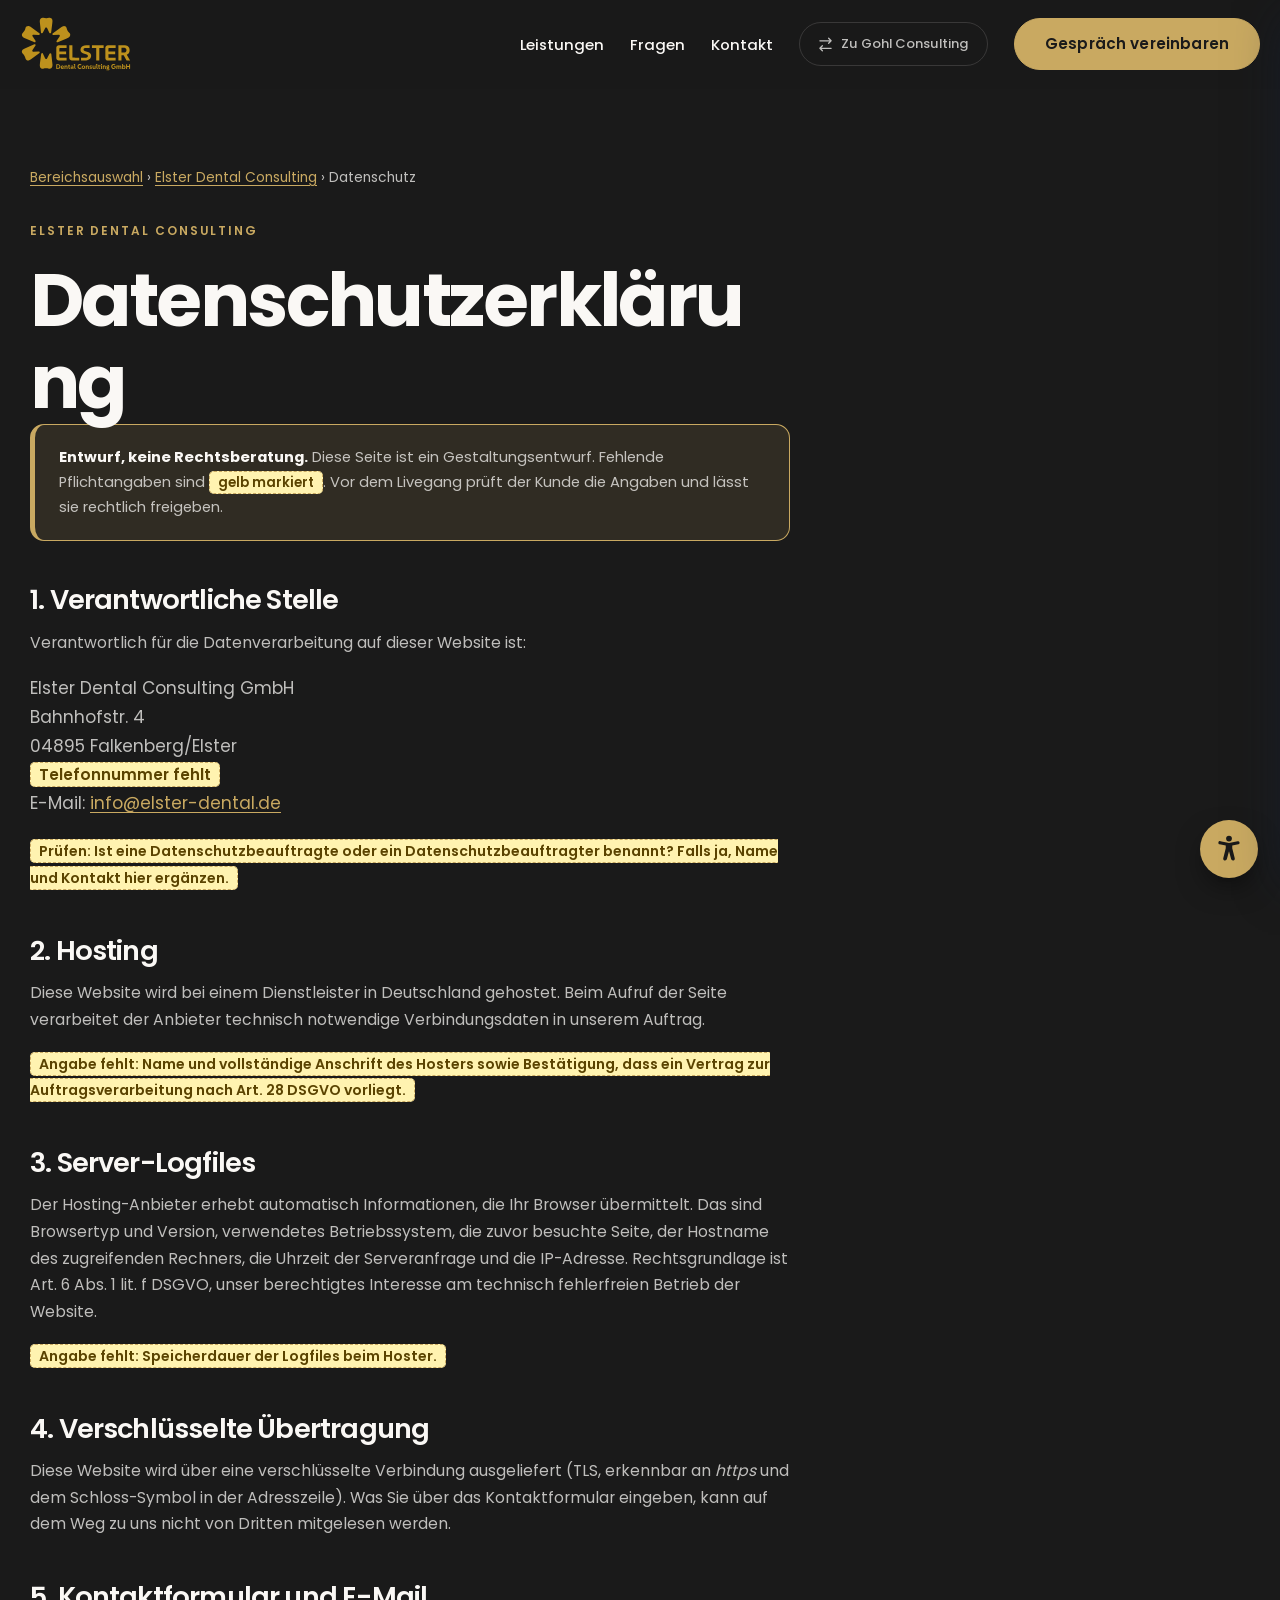
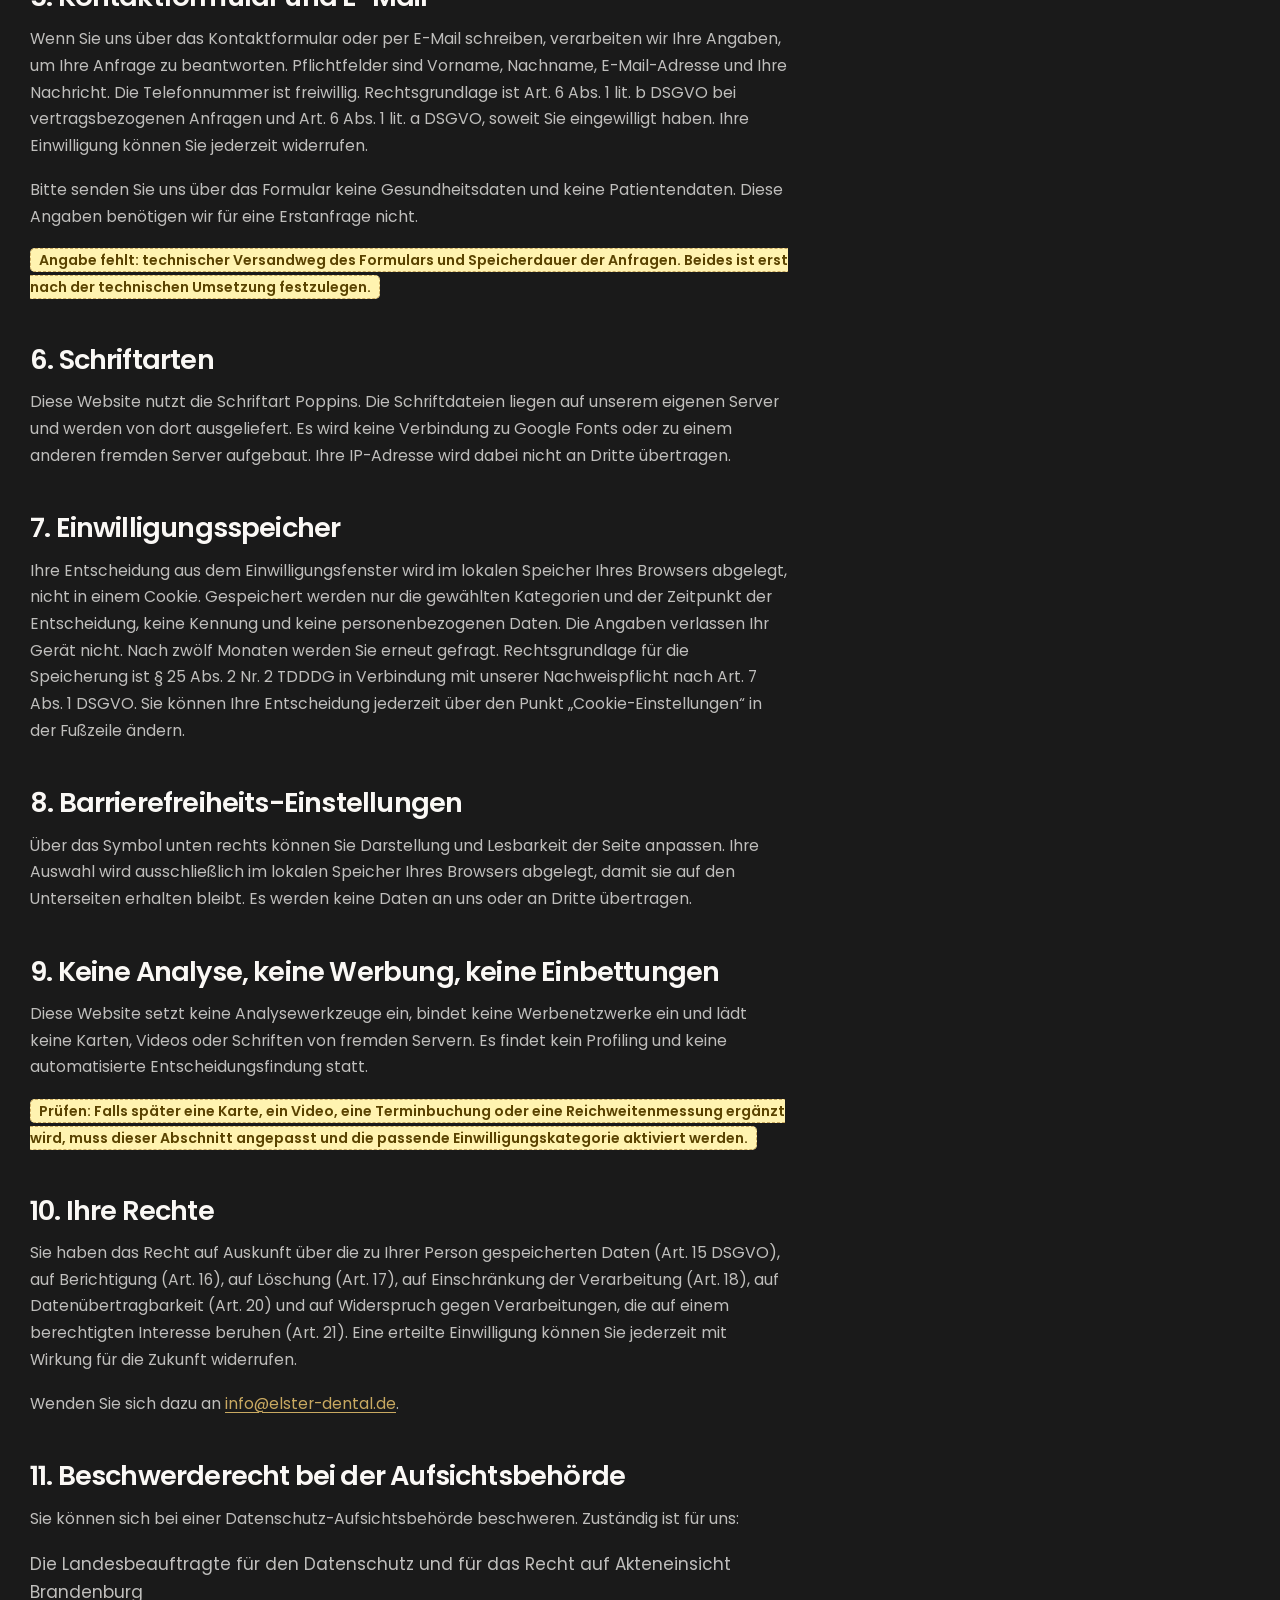
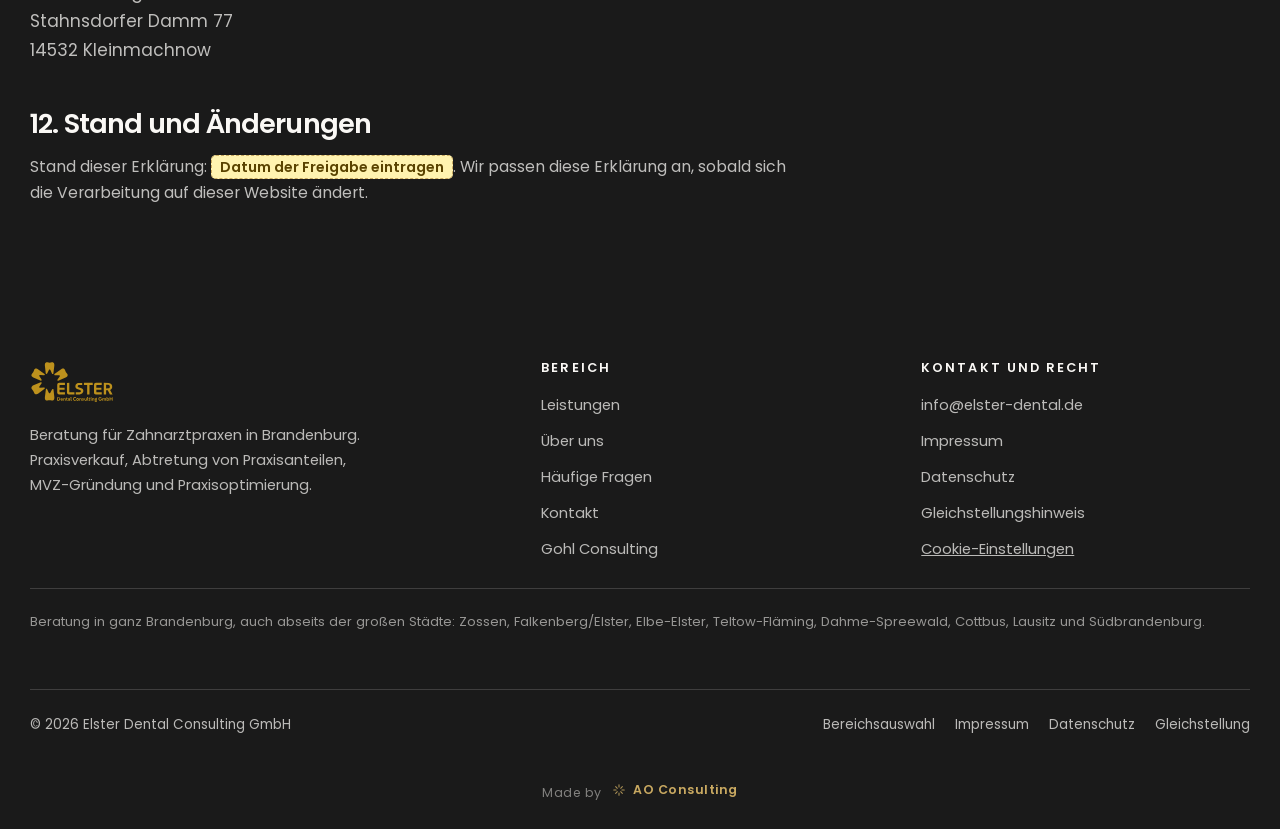
==== website/datenschutz-elster-dental.html @ 0b6cf233 "Webseite Gohl Consulting und Elster Dental Consulting, Entwurfsstand vom 15.09.2026 Auswahl-Startsei" ====
<!DOCTYPE html>
<!-- ============================================================================
     DATENSCHUTZ-ELSTER-DENTAL.HTML
     Version 0.1 | 14.09.2026 | Erster Entwurf.
     ENTWURF, KEINE RECHTSBERATUNG. Fehlende Pflichtangaben sind im Text gelb
     markiert. Vollstaendige Liste in LIESMICH.md.
     ============================================================================ -->
<html lang="de" data-marke="elster">
<head>
<meta charset="utf-8">
<meta name="viewport" content="width=device-width, initial-scale=1">
<title>Datenschutzerklärung | Elster Dental Consulting</title>
<meta name="description" content="Wie Elster Dental Consulting GmbH personenbezogene Daten auf dieser Website verarbeitet.">
<meta name="robots" content="noindex, follow">
<link rel="canonical" href="https://www.gohl-consulting.de/datenschutz-elster-dental.html">
<meta name="theme-color" content="#1A1A1A">
<link rel="icon" href="img/favicon-elster-dental.svg" type="image/svg+xml">
<link rel="icon" href="img/favicon-elster-dental-32.png" sizes="32x32" type="image/png">
<link rel="apple-touch-icon" href="img/apple-touch-icon-elster-dental.png">
<link rel="preload" href="fonts/poppins-latin-400-normal.woff2" as="font" type="font/woff2" crossorigin>
<link rel="preload" href="fonts/poppins-latin-600-normal.woff2" as="font" type="font/woff2" crossorigin>
<link rel="stylesheet" href="assets/schrift.css">
<link rel="stylesheet" href="assets/stil.css">
<link rel="stylesheet" href="assets/barrierefreiheit.css">
<link rel="stylesheet" href="assets/einwilligung.css">
</head>
<body>

<a class="sprunglink" href="#inhalt">Zum Inhalt springen</a>

<header class="kopf">
  <div class="wrap wrap--weit nav">
    <a href="elster-dental.html" class="nav__logo" aria-label="Zur Startseite von Elster Dental Consulting">
      <img src="img/elster-dental-consulting-logo-gold.svg" alt="Elster Dental Consulting" width="690" height="345" decoding="async">
    </a>
    <ul class="nav__liste" id="menue-recht">
      <li><a href="elster-dental.html#leistungen">Leistungen</a></li>
      <li><a href="elster-dental.html#faq">Fragen</a></li>
      <li><a href="elster-dental.html#kontakt">Kontakt</a></li>
    </ul>
    <a class="nav__wechsel" href="gohl-consulting.html">
      <svg viewBox="0 0 24 24" fill="none" stroke="currentColor" stroke-width="2" stroke-linecap="round" stroke-linejoin="round" aria-hidden="true"><path d="M17 2l4 4-4 4M3 6h18M7 22l-4-4 4-4M21 18H3"/></svg>
      <span>Zu Gohl Consulting</span>
    </a>
    <a href="elster-dental.html#kontakt" class="btn btn--gold nav__cta">Gespr&auml;ch vereinbaren</a>
    <button class="nav__burger" type="button" aria-label="Men&uuml; &ouml;ffnen"><span></span><span></span><span></span></button>
  </div>
</header>

<main id="inhalt" class="recht">
  <div class="wrap">
    <nav aria-label="Brotkrumen" style="font-size:.86rem;margin-bottom:26px">
      <a href="index.html">Bereichsauswahl</a> &rsaquo;
      <a href="elster-dental.html">Elster Dental Consulting</a> &rsaquo;
      <span aria-current="page">Datenschutz</span>
    </nav>
    <div class="recht__inhalt">
      <span class="kicker">Elster Dental Consulting</span>
      <h1>Datenschutzerkl&auml;rung</h1>
      <div class="entwurf">
        <b>Entwurf, keine Rechtsberatung.</b> Diese Seite ist ein Gestaltungsentwurf.
        Fehlende Pflichtangaben sind <span class="luecke">gelb markiert</span>. Vor dem
        Livegang pr&uuml;ft der Kunde die Angaben und l&auml;sst sie rechtlich freigeben.
      </div>

      <h2>1. Verantwortliche Stelle</h2>
      <p>Verantwortlich f&uuml;r die Datenverarbeitung auf dieser Website ist:</p>
      <address>Elster Dental Consulting GmbH<br>Bahnhofstr. 4<br>04895 Falkenberg/Elster<br><span class="luecke">Telefonnummer fehlt</span><br>E-Mail: <a href="mailto:info@elster-dental.de">info@elster-dental.de</a></address>
      <p><span class="luecke">Pr&uuml;fen: Ist eine Datenschutzbeauftragte oder ein Datenschutzbeauftragter
         benannt? Falls ja, Name und Kontakt hier erg&auml;nzen.</span></p>

      <h2>2. Hosting</h2>
      <p>Diese Website wird bei einem Dienstleister in Deutschland gehostet. Beim Aufruf der Seite
         verarbeitet der Anbieter technisch notwendige Verbindungsdaten in unserem Auftrag.</p>
      <p><span class="luecke">Angabe fehlt: Name und vollst&auml;ndige Anschrift des Hosters sowie
         Best&auml;tigung, dass ein Vertrag zur Auftragsverarbeitung nach Art. 28 DSGVO vorliegt.</span></p>

      <h2>3. Server-Logfiles</h2>
      <p>Der Hosting-Anbieter erhebt automatisch Informationen, die Ihr Browser &uuml;bermittelt. Das sind
         Browsertyp und Version, verwendetes Betriebssystem, die zuvor besuchte Seite, der Hostname
         des zugreifenden Rechners, die Uhrzeit der Serveranfrage und die IP-Adresse. Rechtsgrundlage
         ist Art. 6 Abs. 1 lit. f DSGVO, unser berechtigtes Interesse am technisch fehlerfreien
         Betrieb der Website.</p>
      <p><span class="luecke">Angabe fehlt: Speicherdauer der Logfiles beim Hoster.</span></p>

      <h2>4. Verschl&uuml;sselte &Uuml;bertragung</h2>
      <p>Diese Website wird &uuml;ber eine verschl&uuml;sselte Verbindung ausgeliefert (TLS,
         erkennbar an <em>https</em> und dem Schloss-Symbol in der Adresszeile). Was Sie
         &uuml;ber das Kontaktformular eingeben, kann auf dem Weg zu uns nicht von Dritten
         mitgelesen werden.</p>

      <h2>5. Kontaktformular und E-Mail</h2>
      <p>Wenn Sie uns &uuml;ber das Kontaktformular oder per E-Mail schreiben, verarbeiten wir Ihre
         Angaben, um Ihre Anfrage zu beantworten. Pflichtfelder sind Vorname, Nachname, E-Mail-Adresse
         und Ihre Nachricht. Die Telefonnummer ist freiwillig. Rechtsgrundlage ist Art. 6 Abs. 1
         lit. b DSGVO bei vertragsbezogenen Anfragen und Art. 6 Abs. 1 lit. a DSGVO, soweit Sie
         eingewilligt haben. Ihre Einwilligung k&ouml;nnen Sie jederzeit widerrufen.</p>
      <p>Bitte senden Sie uns &uuml;ber das Formular keine Gesundheitsdaten und keine Patientendaten.
         Diese Angaben ben&ouml;tigen wir f&uuml;r eine Erstanfrage nicht.</p>
      <p><span class="luecke">Angabe fehlt: technischer Versandweg des Formulars und Speicherdauer
         der Anfragen. Beides ist erst nach der technischen Umsetzung festzulegen.</span></p>

      <h2>6. Schriftarten</h2>
      <p>Diese Website nutzt die Schriftart Poppins. Die Schriftdateien liegen auf unserem eigenen
         Server und werden von dort ausgeliefert. Es wird keine Verbindung zu Google Fonts oder zu
         einem anderen fremden Server aufgebaut. Ihre IP-Adresse wird dabei nicht an Dritte
         &uuml;bertragen.</p>

      <h2>7. Einwilligungsspeicher</h2>
      <p>Ihre Entscheidung aus dem Einwilligungsfenster wird im lokalen Speicher Ihres Browsers
         abgelegt, nicht in einem Cookie. Gespeichert werden nur die gew&auml;hlten Kategorien und der
         Zeitpunkt der Entscheidung, keine Kennung und keine personenbezogenen Daten. Die Angaben
         verlassen Ihr Ger&auml;t nicht. Nach zw&ouml;lf Monaten werden Sie erneut gefragt. Rechtsgrundlage
         f&uuml;r die Speicherung ist &sect; 25 Abs. 2 Nr. 2 TDDDG in Verbindung mit unserer Nachweispflicht
         nach Art. 7 Abs. 1 DSGVO. Sie k&ouml;nnen Ihre Entscheidung jederzeit &uuml;ber den Punkt
         &bdquo;Cookie-Einstellungen&ldquo; in der Fu&szlig;zeile &auml;ndern.</p>

      <h2>8. Barrierefreiheits-Einstellungen</h2>
      <p>&Uuml;ber das Symbol unten rechts k&ouml;nnen Sie Darstellung und Lesbarkeit der Seite anpassen.
         Ihre Auswahl wird ausschlie&szlig;lich im lokalen Speicher Ihres Browsers abgelegt, damit sie
         auf den Unterseiten erhalten bleibt. Es werden keine Daten an uns oder an Dritte
         &uuml;bertragen.</p>

      <h2>9. Keine Analyse, keine Werbung, keine Einbettungen</h2>
      <p>Diese Website setzt keine Analysewerkzeuge ein, bindet keine Werbenetzwerke ein und l&auml;dt
         keine Karten, Videos oder Schriften von fremden Servern. Es findet kein Profiling und keine
         automatisierte Entscheidungsfindung statt.</p>
      <p><span class="luecke">Pr&uuml;fen: Falls sp&auml;ter eine Karte, ein Video, eine Terminbuchung oder
         eine Reichweitenmessung erg&auml;nzt wird, muss dieser Abschnitt angepasst und die passende
         Einwilligungskategorie aktiviert werden.</span></p>

      <h2>10. Ihre Rechte</h2>
      <p>Sie haben das Recht auf Auskunft &uuml;ber die zu Ihrer Person gespeicherten Daten
         (Art. 15 DSGVO), auf Berichtigung (Art. 16), auf L&ouml;schung (Art. 17), auf Einschr&auml;nkung der
         Verarbeitung (Art. 18), auf Daten&uuml;bertragbarkeit (Art. 20) und auf Widerspruch gegen
         Verarbeitungen, die auf einem berechtigten Interesse beruhen (Art. 21). Eine erteilte
         Einwilligung k&ouml;nnen Sie jederzeit mit Wirkung f&uuml;r die Zukunft widerrufen.</p>
      <p>Wenden Sie sich dazu an <a href="mailto:info@elster-dental.de">info@elster-dental.de</a>.</p>

      <h2>11. Beschwerderecht bei der Aufsichtsbeh&ouml;rde</h2>
      <p>Sie k&ouml;nnen sich bei einer Datenschutz-Aufsichtsbeh&ouml;rde beschweren. Zust&auml;ndig ist f&uuml;r uns:</p>
      <address>Die Landesbeauftragte f&uuml;r den Datenschutz und f&uuml;r das Recht auf Akteneinsicht
        Brandenburg<br>Stahnsdorfer Damm 77<br>14532 Kleinmachnow</address>

      <h2>12. Stand und &Auml;nderungen</h2>
      <p>Stand dieser Erkl&auml;rung: <span class="luecke">Datum der Freigabe eintragen</span>. Wir passen
         diese Erkl&auml;rung an, sobald sich die Verarbeitung auf dieser Website &auml;ndert.</p>

    </div>
  </div>
</main>

<footer class="fuss">
  <div class="wrap">
    <div class="fuss__raster">
      <div>
        <img class="fuss__logo" src="img/elster-dental-consulting-logo-gold.svg" alt="Elster Dental Consulting" width="690" height="345" loading="lazy" decoding="async">
        <p class="fuss__text">Beratung f&uuml;r Zahnarztpraxen in Brandenburg. Praxisverkauf, Abtretung von Praxisanteilen, MVZ-Gr&uuml;ndung und Praxisoptimierung.</p>
      </div>
      <div>
        <h3>Bereich</h3>
        <ul>
          <li><a href="elster-dental.html#leistungen">Leistungen</a></li>
          <li><a href="elster-dental.html#ueber">&Uuml;ber uns</a></li>
          <li><a href="elster-dental.html#faq">H&auml;ufige Fragen</a></li>
          <li><a href="elster-dental.html#kontakt">Kontakt</a></li>
          <li><a href="gohl-consulting.html">Gohl Consulting</a></li>
        </ul>
      </div>
      <div>
        <h3>Kontakt und Recht</h3>
        <ul>
          <li><a href="mailto:info@elster-dental.de">info@elster-dental.de</a></li>

          <li><a href="impressum-elster-dental.html">Impressum</a></li>
          <li><a href="datenschutz-elster-dental.html">Datenschutz</a></li>
          <li><a href="gleichstellung-elster-dental.html">Gleichstellungshinweis</a></li>
          <li><button type="button" class="fuss__widerruf" data-einwilligung-oeffnen>Cookie-Einstellungen</button></li>
        </ul>
      </div>
    </div>

    <p class="fuss__region">Beratung in ganz Brandenburg, auch abseits der gro&szlig;en St&auml;dte:
       Zossen, Falkenberg/Elster, Elbe-Elster, Teltow-Fl&auml;ming, Dahme-Spreewald, Cottbus,
       Lausitz und S&uuml;dbrandenburg.</p>

    <div class="fuss__leiste">
      <span>&copy; <span data-jahr>2026</span> Elster Dental Consulting GmbH</span>
      <nav aria-label="Rechtliches">
        <a href="index.html">Bereichsauswahl</a>
        <a href="impressum-elster-dental.html">Impressum</a>
        <a href="datenschutz-elster-dental.html">Datenschutz</a>
        <a href="gleichstellung-elster-dental.html">Gleichstellung</a>
      </nav>
    </div>

    <!-- Signatur des Hauses. Steht auf jeder Seite, dezent unter der
         Rechtszeile, damit sie die Pflichtangaben nicht verdraengt. -->
    <p class="fuss__ao">
      <span>Made by</span>
      <a href="https://ao-consult.de/" target="_blank" rel="noopener">
        <svg viewBox="0 0 24 24" fill="none" stroke="currentColor" stroke-width="1.8" stroke-linecap="round" stroke-linejoin="round" aria-hidden="true"><path d="M12 3v4M12 17v4M3 12h4M17 12h4M6.3 6.3l2.8 2.8M14.9 14.9l2.8 2.8M17.7 6.3l-2.8 2.8M9.1 14.9l-2.8 2.8"/></svg>
        AO Consulting
      </a>
    </p>
  </div>
</footer>

<script>
  window.AO_EINWILLIGUNG = {
    datenschutz: 'datenschutz-elster-dental.html',
    impressum: 'impressum-elster-dental.html',
    kategorien: [{
      id: 'notwendig',
      name: 'Notwendig',
      kurz: 'H\u00e4lt die Website funktionsf\u00e4hig und speichert Ihre Entscheidung aus diesem Fenster. Ohne diese Funktionen l\u00e4sst sich die Seite nicht sinnvoll anzeigen.',
      pflicht: true,
      dienste: [{
        name: 'Einwilligungsspeicher',
        anbieter: 'Elster Dental Consulting GmbH, Bahnhofstr. 4, 04895 Falkenberg/Elster',
        zweck: 'Speichert, welchen Diensten Sie zugestimmt haben, damit Sie nicht bei jedem Aufruf erneut gefragt werden.',
        art: 'Lokaler Speicher im Browser, kein Cookie',
        dauer: '12 Monate'
      }]
    }]
  };
</script>
<script src="assets/einwilligung.js" defer></script>
<script src="assets/skript.js" defer></script>
<script src="assets/barrierefreiheit.js" defer></script>
</body>
</html>
---- website/assets/schrift.css ----
/* ============================================================================
   POPPINS, LOKAL AUSGELIEFERT
   Keine Verbindung zu Google. Damit ist die Zusage der Datenschutzerklaerung
   ("Die Schriften sind lokal installiert") technisch gedeckt, und die Seite
   laedt schneller, weil eine fremde Domain und ein DNS-Lookup wegfallen.

   Poppins ist die Schrift der bestehenden Kundenseite und wird unveraendert
   uebernommen. Quelle der Dateien: Fontsource (@fontsource/poppins),
   Schrift unter SIL Open Font License 1.1, siehe fonts/LICENSE-Poppins-OFL.txt
   ============================================================================ */

@font-face{
  font-family:'Poppins';
  font-style:normal;
  font-weight:300;
  font-display:swap;
  src:url('../fonts/poppins-latin-300-normal.woff2') format('woff2');
  unicode-range:U+0000-00FF,U+0131,U+0152-0153,U+02BB-02BC,U+02C6,U+02DA,U+02DC,U+0304,U+0308,U+0329,U+2000-206F,U+20AC,U+2122,U+2191,U+2193,U+2212,U+2215,U+FEFF,U+FFFD;
}
@font-face{
  font-family:'Poppins';
  font-style:normal;
  font-weight:300;
  font-display:swap;
  src:url('../fonts/poppins-latin-ext-300-normal.woff2') format('woff2');
  unicode-range:U+0100-02BA,U+02BD-02C5,U+02C7-02CC,U+02CE-02D7,U+02DD-02FF,U+0304,U+0308,U+0329,U+1D00-1DBF,U+1E00-1E9F,U+1EF2-1EFF,U+2020,U+20A0-20AB,U+20AD-20C0,U+2113,U+2C60-2C7F,U+A720-A7FF;
}
@font-face{
  font-family:'Poppins';
  font-style:normal;
  font-weight:400;
  font-display:swap;
  src:url('../fonts/poppins-latin-400-normal.woff2') format('woff2');
  unicode-range:U+0000-00FF,U+0131,U+0152-0153,U+02BB-02BC,U+02C6,U+02DA,U+02DC,U+0304,U+0308,U+0329,U+2000-206F,U+20AC,U+2122,U+2191,U+2193,U+2212,U+2215,U+FEFF,U+FFFD;
}
@font-face{
  font-family:'Poppins';
  font-style:normal;
  font-weight:400;
  font-display:swap;
  src:url('../fonts/poppins-latin-ext-400-normal.woff2') format('woff2');
  unicode-range:U+0100-02BA,U+02BD-02C5,U+02C7-02CC,U+02CE-02D7,U+02DD-02FF,U+0304,U+0308,U+0329,U+1D00-1DBF,U+1E00-1E9F,U+1EF2-1EFF,U+2020,U+20A0-20AB,U+20AD-20C0,U+2113,U+2C60-2C7F,U+A720-A7FF;
}
@font-face{
  font-family:'Poppins';
  font-style:normal;
  font-weight:500;
  font-display:swap;
  src:url('../fonts/poppins-latin-500-normal.woff2') format('woff2');
  unicode-range:U+0000-00FF,U+0131,U+0152-0153,U+02BB-02BC,U+02C6,U+02DA,U+02DC,U+0304,U+0308,U+0329,U+2000-206F,U+20AC,U+2122,U+2191,U+2193,U+2212,U+2215,U+FEFF,U+FFFD;
}
@font-face{
  font-family:'Poppins';
  font-style:normal;
  font-weight:500;
  font-display:swap;
  src:url('../fonts/poppins-latin-ext-500-normal.woff2') format('woff2');
  unicode-range:U+0100-02BA,U+02BD-02C5,U+02C7-02CC,U+02CE-02D7,U+02DD-02FF,U+0304,U+0308,U+0329,U+1D00-1DBF,U+1E00-1E9F,U+1EF2-1EFF,U+2020,U+20A0-20AB,U+20AD-20C0,U+2113,U+2C60-2C7F,U+A720-A7FF;
}
@font-face{
  font-family:'Poppins';
  font-style:normal;
  font-weight:600;
  font-display:swap;
  src:url('../fonts/poppins-latin-600-normal.woff2') format('woff2');
  unicode-range:U+0000-00FF,U+0131,U+0152-0153,U+02BB-02BC,U+02C6,U+02DA,U+02DC,U+0304,U+0308,U+0329,U+2000-206F,U+20AC,U+2122,U+2191,U+2193,U+2212,U+2215,U+FEFF,U+FFFD;
}
@font-face{
  font-family:'Poppins';
  font-style:normal;
  font-weight:600;
  font-display:swap;
  src:url('../fonts/poppins-latin-ext-600-normal.woff2') format('woff2');
  unicode-range:U+0100-02BA,U+02BD-02C5,U+02C7-02CC,U+02CE-02D7,U+02DD-02FF,U+0304,U+0308,U+0329,U+1D00-1DBF,U+1E00-1E9F,U+1EF2-1EFF,U+2020,U+20A0-20AB,U+20AD-20C0,U+2113,U+2C60-2C7F,U+A720-A7FF;
}
@font-face{
  font-family:'Poppins';
  font-style:normal;
  font-weight:700;
  font-display:swap;
  src:url('../fonts/poppins-latin-700-normal.woff2') format('woff2');
  unicode-range:U+0000-00FF,U+0131,U+0152-0153,U+02BB-02BC,U+02C6,U+02DA,U+02DC,U+0304,U+0308,U+0329,U+2000-206F,U+20AC,U+2122,U+2191,U+2193,U+2212,U+2215,U+FEFF,U+FFFD;
}
@font-face{
  font-family:'Poppins';
  font-style:normal;
  font-weight:700;
  font-display:swap;
  src:url('../fonts/poppins-latin-ext-700-normal.woff2') format('woff2');
  unicode-range:U+0100-02BA,U+02BD-02C5,U+02C7-02CC,U+02CE-02D7,U+02DD-02FF,U+0304,U+0308,U+0329,U+1D00-1DBF,U+1E00-1E9F,U+1EF2-1EFF,U+2020,U+20A0-20AB,U+20AD-20C0,U+2113,U+2C60-2C7F,U+A720-A7FF;
}
---- website/assets/stil.css ----
/* ============================================================================
   GOHL CONSULTING & ELSTER DENTAL CONSULTING
   Gemeinsames Stylesheet fuer alle Seiten.

   Aufbau
   1  Grundlagen und Farbwelt
   2  Typografie
   3  Bausteine (Knoepfe, Karten, Kicker)
   4  Kopfbereich und Navigation
   5  Auswahl-Startseite
   6  Sektionen der Markenbereiche
   7  FAQ
   8  Kontakt und Formular
   9  Fusszeile
   10 Rechtsseiten
   11 Responsive

   Farblogik
   Beide Marken teilen sich dieselbe Palette und unterscheiden sich in der
   Grundstimmung. Elster Dental steht auf Anthrazit, Gohl Consulting auf Creme.
   Gesteuert wird das ueber data-marke am html-Element, damit dieselben
   Bausteine in beiden Bereichen funktionieren.

   Barrierefreiheit
   Keine Pixelgroesse am body. Alle Groessen in rem, sonst greift die
   Schriftskalierung des Barrierefreiheits-Widgets nicht durch.
   ============================================================================ */

/* ===========================================================================
   1  GRUNDLAGEN UND FARBWELT
   =========================================================================== */

:root{
  /* Farben der bestehenden Kundenseite, unveraendert uebernommen */
  --anthrazit:#1A1A1A;
  --anthrazit-2:#242424;
  --anthrazit-3:#2E2E2E;
  --creme:#FAF8F5;
  --creme-2:#F2EDE6;
  --sand:#D4C5A0;
  --gold:#C9A961;          /* Akzent auf dunklem Grund, Kontrast 7,7:1 */
  --gold-mittel:#A9812E;   /* grosse Schrift auf hellem Grund, 3,4:1 */
  --gold-text:#8A6A1F;     /* Fliesstext und Links auf hellem Grund, 4,7:1 */
  --weiss:#FFFFFF;
  --text:#555C66;          /* Fliesstext auf hellem Grund, 6,0:1 */
  --text-leise:#6B7280;
  --linie:rgba(26,26,26,.12);
  --linie-hell:rgba(250,248,245,.16);

  /* Rollen, werden je Marke ueberschrieben */
  --grund:var(--creme);
  --grund-2:var(--creme-2);
  --auf-grund:var(--anthrazit);
  --auf-grund-leise:var(--text);
  --akzent:var(--gold-mittel);
  --akzent-text:var(--gold-text);

  --breite:1220px;
  --breite-weit:1440px;
  --radius:14px;
  --radius-gross:22px;
  --schatten:0 18px 50px rgba(26,26,26,.09);
  --schatten-stark:0 26px 70px rgba(0,0,0,.30);
  --takt:cubic-bezier(.22,.61,.36,1);

  /* Die wiederverwendeten Module barrierefreiheit.css und einwilligung.css
     lesen diese Namen aus dem Wurzelelement. So tragen Widget und
     Einwilligungsfenster die Farben dieser Marke statt der Vorgabefarben
     aus dem Projekt, aus dem die Module stammen. */
  --navy:#1A1A1A;
  --navy-deep:#242424;
  --navy-ink:#0F0F0F;
  --coral:#A9812E;
  --coral-dark:#8A6A1F;
}

/* Der runde Knopf des Barrierefreiheits-Widgets traegt im Modul die Farbe
   --navy. Auf hellem Grund ist das richtig, dort steht er mit hohem Kontrast.
   Auf der dunklen Elster-Seite ist --navy jedoch die Hintergrundfarbe, dort
   verschwindet er. Nur dort wird umgefaerbt. */
html[data-marke="elster"] .bf-knopf{
  background:var(--gold) !important;
  color:var(--anthrazit) !important;
  box-shadow:0 12px 30px -8px rgba(0,0,0,.65) !important;
}
html[data-marke="elster"] .bf-knopf:hover,
html[data-marke="elster"] .bf-knopf:focus-visible{
  background:var(--creme) !important;color:var(--anthrazit) !important;
}

/* Elster Dental: dunkle Grundstimmung */
html[data-marke="elster"]{
  --grund:var(--anthrazit);
  --grund-2:var(--anthrazit-2);
  --auf-grund:var(--creme);
  --auf-grund-leise:rgba(250,248,245,.74);
  --akzent:var(--gold);
  --akzent-text:var(--gold);
  --linie:rgba(250,248,245,.14);
}

/* Gohl Consulting: helle Grundstimmung */
html[data-marke="gohl"]{
  --grund:var(--creme);
  --grund-2:var(--creme-2);
  --auf-grund:var(--anthrazit);
  --auf-grund-leise:var(--text);
  --akzent:var(--gold-mittel);
  --akzent-text:var(--gold-text);
}

*,*::before,*::after{box-sizing:border-box}

html{scroll-behavior:smooth;scroll-padding-top:106px;-webkit-text-size-adjust:100%}

body{
  margin:0;
  /* bewusst in rem, damit die Schriftskalierung des Widgets greift */
  font:400 1.0625rem/1.7 'Poppins',system-ui,-apple-system,'Segoe UI',Roboto,Helvetica,Arial,sans-serif;
  color:var(--auf-grund-leise);
  background:var(--grund);
  overflow-x:hidden;
}

/* Attribute width und height stehen an jedem Bild. Ohne height:auto
   gewinnt das Attribut und Bilder werden auf Originalhoehe aufgeblasen. */
img{max-width:100%;height:auto;display:block}
picture{display:block}
/* SVG ist von Haus aus inline. Ohne display:block zentriert ein Grid die
   Grundlinie mit und das Zeichen sitzt sichtbar zu hoch in seinem Feld. */
svg{display:block}

a{color:var(--akzent-text);text-decoration-thickness:1px;text-underline-offset:3px}

/* Fokus nur bei Tastaturbedienung, damit Mausklicks keinen Ring zeigen */
:focus-visible{outline:3px solid var(--akzent);outline-offset:3px;border-radius:4px}
:focus:not(:focus-visible){outline:none}
html[data-marke="elster"] :focus-visible{outline-color:var(--weiss)}

.wrap{width:min(100% - 40px,var(--breite));margin-inline:auto}
.wrap--weit{width:min(100% - 40px,var(--breite-weit))}

.sprunglink{
  position:absolute;top:-200px;left:16px;z-index:1200;
  background:var(--anthrazit);color:var(--creme);
  padding:12px 18px;border-radius:0 0 10px 10px;
  font-weight:600;text-decoration:none;
  transition:top .18s var(--takt);
}
.sprunglink:focus{top:0}

/* Nur für Screenreader. Wird für Überschriften gebraucht, die die Gliederung
   vollständig halten, ohne dass sie im Layout doppelt erscheinen. */
.sr-nur{
  position:absolute !important;width:1px;height:1px;
  margin:-1px;padding:0;border:0;overflow:hidden;
  clip:rect(0 0 0 0);clip-path:inset(50%);white-space:nowrap;
}

/* ===========================================================================
   2  TYPOGRAFIE
   =========================================================================== */

h1,h2,h3,h4{
  margin:0;color:var(--auf-grund);
  font-weight:600;line-height:1.12;letter-spacing:-.02em;
  text-wrap:balance;
}

h1{font-size:clamp(2.5rem,1.4rem + 4.4vw,4.6rem);font-weight:700;letter-spacing:-.035em}
h2{font-size:clamp(1.95rem,1.25rem + 2.6vw,3.1rem);letter-spacing:-.03em}
h3{font-size:clamp(1.1rem,1.02rem + .4vw,1.3rem);letter-spacing:-.015em}

p{margin:0 0 1.1em}
p:last-child{margin-bottom:0}

.kicker{
  display:inline-block;
  font-size:.75rem;font-weight:600;letter-spacing:.16em;text-transform:uppercase;
  color:var(--akzent-text);margin-bottom:18px;
}

.mark{color:var(--akzent);font-weight:300}
html[data-marke="gohl"] .mark{color:var(--gold-mittel)}

.lead{
  font-size:clamp(1.0625rem,1rem + .3vw,1.22rem);
  line-height:1.68;color:var(--auf-grund-leise);
  max-width:56ch;
}

.sec-kopf{max-width:62ch;margin-bottom:clamp(40px,5vw,64px)}
.sec-kopf h2 + .lead{margin-top:20px}
.sec-kopf--mitte{margin-inline:auto;text-align:center}
.sec-kopf--mitte .lead{margin-inline:auto}

/* ===========================================================================
   3  BAUSTEINE
   =========================================================================== */

.btn{
  display:inline-flex;align-items:center;justify-content:center;gap:10px;
  min-height:52px;padding:14px 30px;
  border:1px solid transparent;border-radius:999px;
  font:600 .95rem/1.2 'Poppins',sans-serif;letter-spacing:.01em;
  text-decoration:none;cursor:pointer;white-space:nowrap;
  transition:background .2s var(--takt),color .2s var(--takt),
             border-color .2s var(--takt),transform .2s var(--takt);
}
.btn svg{width:18px;height:18px;flex:none}

/* Vordergrundfarbe wird in jedem Hover-Selektor mitgesetzt, sonst
   verschwinden Icons in ihrem eigenen Hintergrund. */
.btn--gold{background:var(--gold-mittel);color:var(--weiss);border-color:var(--gold-mittel)}
.btn--gold:hover,.btn--gold:focus-visible{background:var(--anthrazit);color:var(--creme);border-color:var(--anthrazit);transform:translateY(-2px)}
html[data-marke="elster"] .btn--gold{background:var(--gold);color:var(--anthrazit);border-color:var(--gold)}
html[data-marke="elster"] .btn--gold:hover,
html[data-marke="elster"] .btn--gold:focus-visible{background:var(--creme);color:var(--anthrazit);border-color:var(--creme)}

.btn--linie{background:transparent;color:var(--auf-grund);border-color:var(--auf-grund)}
.btn--linie:hover,.btn--linie:focus-visible{background:var(--auf-grund);color:var(--grund);transform:translateY(-2px)}

.btn-reihe{display:flex;flex-wrap:wrap;gap:14px;margin-top:34px}

/* ===========================================================================
   4  KOPFBEREICH UND NAVIGATION
   =========================================================================== */

.kopf{
  position:sticky;top:0;z-index:900;
  background:color-mix(in srgb,var(--grund) 92%,transparent);
  backdrop-filter:saturate(160%) blur(14px);
  border-bottom:1px solid transparent;
  transition:border-color .25s var(--takt),box-shadow .25s var(--takt);
}
.kopf[data-gescrollt="ja"]{border-bottom-color:var(--linie);box-shadow:0 10px 34px rgba(0,0,0,.06)}
html[data-marke="elster"] .kopf[data-gescrollt="ja"]{box-shadow:0 10px 34px rgba(0,0,0,.35)}

.nav{display:flex;align-items:center;gap:26px;min-height:88px}

.nav__logo{display:flex;align-items:center;flex:none;text-decoration:none}
/* Die beiden Logos haben sehr unterschiedliche Seitenverhaeltnisse.
   Elster ist breit und flach, Gohl hoch. Ohne eigene Hoehen wirkt das
   Gohl-Logo deutlich kleiner, obwohl es dieselbe Hoehe hat. */
.nav__logo img{height:56px;width:auto}
html[data-marke="gohl"] .nav__logo img{height:70px}

.nav__liste{
  display:flex;align-items:center;gap:26px;
  margin:0 0 0 auto;padding:0;list-style:none;
}
.nav__liste a{
  position:relative;white-space:nowrap;text-decoration:none;
  font-size:.925rem;font-weight:500;color:var(--auf-grund);
  /* 12px oben und unten bringen die Trefferflaeche auf die geforderten 44px. */
  padding:12px 0;transition:color .2s var(--takt);
}
.nav__liste a::after{
  content:"";position:absolute;left:0;right:100%;bottom:7px;height:2px;
  background:var(--akzent);transition:right .24s var(--takt);
}
.nav__liste a:hover,.nav__liste a:focus-visible{color:var(--akzent-text)}
.nav__liste a:hover::after,.nav__liste a:focus-visible::after,
.nav__liste a[aria-current="page"]::after{right:0}

.nav__cta{flex:none}

/* Umschalter zur Schwestermarke */
.nav__wechsel{
  display:inline-flex;align-items:center;gap:8px;flex:none;
  min-height:44px;padding:10px 18px;border:1px solid var(--linie);border-radius:999px;
  font-size:.82rem;font-weight:500;color:var(--auf-grund-leise);
  text-decoration:none;white-space:nowrap;
  transition:background .2s var(--takt),color .2s var(--takt),border-color .2s var(--takt);
}
.nav__wechsel svg{width:15px;height:15px;flex:none}
.nav__wechsel:hover,.nav__wechsel:focus-visible{
  background:var(--auf-grund);color:var(--grund);border-color:var(--auf-grund);
}

.nav__burger{
  display:none;flex:none;
  width:48px;height:48px;padding:0;margin-left:auto;
  background:transparent;border:1px solid var(--linie);border-radius:12px;
  cursor:pointer;
}
.nav__burger span{
  display:block;width:20px;height:2px;margin:4px auto;
  background:var(--auf-grund);border-radius:2px;
  transition:transform .25s var(--takt),opacity .2s var(--takt);
}
.nav__burger[aria-expanded="true"] span:nth-child(1){transform:translateY(6px) rotate(45deg)}
.nav__burger[aria-expanded="true"] span:nth-child(2){opacity:0}
.nav__burger[aria-expanded="true"] span:nth-child(3){transform:translateY(-6px) rotate(-45deg)}

/* ===========================================================================
   5  AUSWAHL-STARTSEITE
   =========================================================================== */

.start{min-height:100svh;display:flex;flex-direction:column;background:var(--creme)}

.start__kopf{padding:clamp(36px,6vw,72px) 0 clamp(28px,4vw,44px);text-align:center}
.start__kopf h1{font-size:clamp(2rem,1.3rem + 2.6vw,3.2rem)}
.start__kopf .lead{margin:20px auto 0;text-align:center}

.start__wahl{
  flex:1;display:grid;grid-template-columns:1fr 1fr;gap:2px;
  background:var(--linie);
}

.wahl{
  position:relative;display:flex;flex-direction:column;justify-content:space-between;
  min-height:min(64vh,580px);padding:clamp(26px,3vw,44px);
  overflow:hidden;text-decoration:none;isolation:isolate;
}
.wahl__bild{position:absolute;inset:0;z-index:-2}
/* Der Ausschnitt schiebt das Gesicht nach rechts, damit Logo und Text
   links freie Flaeche haben. */
.wahl__bild img{width:100%;height:100%;object-fit:cover}
.wahl--elster .wahl__bild img{object-position:58% 20%}
.wahl--gohl .wahl__bild img{object-position:72% 16%}

/* Der Verlauf laeuft waagerecht, nicht senkrecht. So bleibt das Foto rechts
   sichtbar und Text wie Logo stehen links auf ruhigem Grund. Elster traegt
   die dunkle Grundstimmung, Gohl die helle. Dieselbe Unterscheidung wie in
   den beiden Markenbereichen. */
.wahl::before{content:"";position:absolute;inset:0;z-index:-1;transition:opacity .4s var(--takt)}
.wahl--elster::before{
  background:linear-gradient(96deg,#1A1A1A 0%,rgba(26,26,26,.94) 26%,
             rgba(26,26,26,.48) 56%,rgba(26,26,26,0) 100%);
}
.wahl--gohl::before{
  background:linear-gradient(96deg,#FAF8F5 0%,rgba(250,248,245,.97) 28%,
             rgba(250,248,245,.55) 58%,rgba(250,248,245,0) 100%);
}
.wahl:hover::before,.wahl:focus-visible::before{opacity:.9}

.wahl__kopf{display:flex;align-items:center;gap:clamp(16px,2vw,26px)}
.wahl__nr{
  font-size:clamp(2.2rem,1.7rem + 1.6vw,3rem);font-weight:300;
  line-height:1;color:var(--gold);
}
.wahl--gohl .wahl__nr{color:var(--gold-mittel)}
.wahl__logo{height:clamp(54px,5vw,74px);width:auto}
.wahl--gohl .wahl__logo{height:clamp(70px,6.4vw,96px)}

.wahl__inhalt{max-width:44ch}
.wahl__rolle{
  display:block;font-size:.74rem;font-weight:600;letter-spacing:.18em;
  text-transform:uppercase;color:var(--gold);margin-bottom:10px;
}
.wahl--gohl .wahl__rolle{color:var(--gold-text)}
.wahl h2{color:var(--creme);font-size:clamp(1.55rem,1.2rem + 1.3vw,2.2rem)}
.wahl--gohl h2{color:var(--anthrazit)}
.wahl p{color:rgba(250,248,245,.86);max-width:40ch;margin:14px 0 0}
.wahl--gohl p{color:var(--text)}
.wahl__mehr{
  display:inline-flex;align-items:center;gap:10px;margin-top:24px;
  font-weight:600;font-size:.95rem;color:var(--creme);
}
.wahl--gohl .wahl__mehr{color:var(--anthrazit)}
.wahl__mehr svg{width:18px;height:18px;transition:transform .25s var(--takt)}
.wahl:hover .wahl__mehr svg,.wahl:focus-visible .wahl__mehr svg{transform:translateX(6px)}

/* Fuss der Auswahlseite: zwei gleichwertige Saeulen, links Elster Dental,
   rechts Gohl Consulting. Beide Firmen tragen ihre eigenen Pflichtangaben,
   darunter eine gemeinsame Schlusszeile. */
.start__fuss{
  padding:clamp(40px,5vw,64px) 0 8px;border-top:1px solid var(--linie);
  font-size:.88rem;color:var(--text-leise);
}
.start__fuss__satz{
  margin:0 0 clamp(28px,3.4vw,44px);max-width:52ch;
  font-size:clamp(1rem,.95rem + .25vw,1.12rem);color:var(--text);
}
.start__fuss__raster{
  display:grid;grid-template-columns:repeat(2,1fr);
  gap:clamp(28px,4vw,56px);
}
/* Spalte statt Block: so laesst sich die Rechtszeile per margin-top:auto an
   den unteren Rand schieben. Nur dann sitzt der Trennstrich in beiden Karten
   auf derselben Hoehe, auch wenn oben unterschiedlich viel Text steht. */
.fussmarke{
  display:flex;flex-direction:column;
  padding:clamp(24px,2.6vw,32px);
  background:var(--grund-2);border:1px solid var(--linie);
  border-radius:var(--radius-gross);
}
/* Feste Feldhoehe fuer das Logo. Die beiden Logos haben sehr unterschiedliche
   Seitenverhaeltnisse, ohne festes Feld beginnt der Text darunter versetzt. */
.fussmarke__logofeld{
  height:76px;display:flex;align-items:center;margin-bottom:16px;
}
.fussmarke__logo{max-height:54px;width:auto;margin:0}
.fussmarke--gohl .fussmarke__logo{max-height:70px}
.fussmarke__titel{
  margin:0;font-size:1.02rem;font-weight:700;color:var(--anthrazit);
  letter-spacing:-.01em;
}
.fussmarke__rolle{
  display:block;margin-top:6px;font-size:.72rem;font-weight:600;
  letter-spacing:.18em;text-transform:uppercase;color:var(--gold-text);
}
.fussmarke__adresse{
  margin:16px 0 0;font-style:normal;line-height:1.75;color:var(--text);
}
.fussmarke__fuehrung{margin:14px 0 20px;color:var(--text-leise);font-size:.84rem}
.fussmarke__recht{
  display:flex;flex-wrap:wrap;gap:4px 16px;
  margin-top:auto;padding-top:16px;border-top:1px solid var(--linie);
}
.start__fuss a{color:var(--text-leise);text-decoration:none}
.fussmarke__adresse a{color:var(--text)}
.start__fuss a:hover,.start__fuss a:focus-visible{color:var(--gold-text);text-decoration:underline}
.start__schluss{
  display:flex;flex-wrap:wrap;align-items:center;justify-content:space-between;
  gap:10px 20px;margin-top:clamp(28px,3vw,40px);padding-top:20px;
  border-top:1px solid var(--linie);
}
.start__copyright{font-size:.82rem;color:var(--text-leise)}
.start__schluss .fuss__widerruf{color:var(--text-leise)}

/* ===========================================================================
   6  SEKTIONEN DER MARKENBEREICHE
   =========================================================================== */

.sek{padding:clamp(64px,8vw,124px) 0;background:var(--grund)}
.sek--getoent{background:var(--grund-2)}
.sek--kante{border-top:1px solid var(--linie)}

/* Hero */
.hero{position:relative;padding:clamp(48px,7vw,96px) 0 clamp(56px,7vw,110px);overflow:hidden}
.hero__raster{display:grid;grid-template-columns:1.05fr .95fr;gap:clamp(32px,5vw,72px);align-items:center}
.hero__text{max-width:36ch}
.hero h1 .zeile{display:block}
.hero .lead{margin-top:24px}
.hero__medien{position:relative}
.hero__medien img{
  width:100%;aspect-ratio:4/5;object-fit:cover;
  /* Ausschnitt etwas nach oben, damit das Gesicht im Bild bleibt,
     auch wenn die Vorlage im Querformat vorliegt. */
  object-position:50% 28%;
  border-radius:var(--radius-gross);box-shadow:var(--schatten);
}
html[data-marke="elster"] .hero__medien img{box-shadow:var(--schatten-stark);object-position:34% 30%}

/* Vertrauensband */
.band{border-top:1px solid var(--linie);border-bottom:1px solid var(--linie);background:var(--grund-2)}
.band__raster{display:grid;grid-template-columns:repeat(3,1fr);gap:1px;background:var(--linie)}
.band__punkt{
  display:flex;align-items:center;gap:16px;
  padding:28px clamp(16px,2.4vw,34px);background:var(--grund-2);
}
.band__ico{
  flex:none;width:48px;height:48px;display:grid;place-items:center;
  border-radius:13px;background:color-mix(in srgb,var(--akzent) 16%,transparent);
  color:var(--akzent-text);
}
.band__ico svg{width:24px;height:24px}
.band__punkt b{display:block;color:var(--auf-grund);font-weight:600;font-size:.98rem;line-height:1.3}
/* Eingeschraenkt auf den Textblock. Ein einfaches .band__punkt span trifft
   auch das Icon-Feld, ueberschreibt dessen display:grid und schiebt das
   Zeichen an den oberen Rand. */
.band__punkt div span{display:block;font-size:.86rem;color:var(--auf-grund-leise);margin-top:3px}

/* Leistungen */
.leistungen{display:grid;grid-template-columns:repeat(2,1fr);gap:clamp(16px,2vw,24px)}
.karte{
  position:relative;padding:clamp(26px,3vw,40px);
  border:1px solid var(--linie);border-radius:var(--radius-gross);
  background:var(--grund);
  transition:transform .28s var(--takt),border-color .28s var(--takt),box-shadow .28s var(--takt);
}
.karte:hover{transform:translateY(-4px);border-color:var(--akzent);box-shadow:var(--schatten)}
html[data-marke="elster"] .karte:hover{box-shadow:var(--schatten-stark)}
.karte__ico{
  width:56px;height:56px;display:grid;place-items:center;margin-bottom:22px;
  border-radius:15px;background:color-mix(in srgb,var(--akzent) 15%,transparent);
  color:var(--akzent-text);
}
.karte__ico svg{width:28px;height:28px}
.karte h3{margin-bottom:10px}
.karte p{font-size:.96rem;margin:0}
.karte__nr{
  position:absolute;top:clamp(22px,2.6vw,32px);right:clamp(24px,3vw,36px);
  font-size:.78rem;font-weight:600;letter-spacing:.1em;color:var(--akzent);opacity:.6;
}

/* Gruenderin */
.person{display:grid;grid-template-columns:.9fr 1.1fr;gap:clamp(32px,5vw,72px);align-items:center}
.person__bild img{
  width:100%;aspect-ratio:3/4;object-fit:cover;object-position:50% 26%;
  border-radius:var(--radius-gross);box-shadow:var(--schatten);
}
html[data-marke="elster"] .person__bild img{box-shadow:var(--schatten-stark)}
.person blockquote{
  margin:0;font-size:clamp(1.28rem,1.05rem + 1.05vw,1.95rem);
  line-height:1.4;font-weight:300;letter-spacing:-.02em;color:var(--auf-grund);
  text-wrap:balance;
}
.person__wer{margin-top:26px;padding-top:22px;border-top:1px solid var(--linie)}
.person__wer b{display:block;color:var(--auf-grund);font-weight:600}
.person__wer span{font-size:.9rem}
.person__text{margin-top:24px;font-size:1rem}

/* Zwei Koepfe nebeneinander. Wird gebraucht, wo ein Unternehmen mehrere
   Verantwortliche hat und nicht eine Person das ganze Gesicht sein soll. */
.aussage{
  margin:0 auto clamp(40px,5vw,64px);max-width:34ch;text-align:center;
  font-size:clamp(1.28rem,1.05rem + 1.05vw,1.95rem);line-height:1.4;
  font-weight:300;letter-spacing:-.02em;color:var(--auf-grund);text-wrap:balance;
}

.koepfe{display:grid;grid-template-columns:repeat(2,1fr);gap:clamp(20px,3vw,40px)}
.kopfkarte{
  display:grid;grid-template-columns:auto 1fr;gap:clamp(18px,2.4vw,30px);
  align-items:center;padding:clamp(18px,2vw,26px);
  border:1px solid var(--linie);border-radius:var(--radius-gross);background:var(--grund);
  transition:border-color .28s var(--takt),box-shadow .28s var(--takt);
}
.kopfkarte:hover{border-color:var(--akzent);box-shadow:var(--schatten)}
html[data-marke="elster"] .kopfkarte:hover{box-shadow:var(--schatten-stark)}
.kopfkarte img{
  width:clamp(120px,12vw,168px);aspect-ratio:3/4;object-fit:cover;object-position:50% 18%;
  border-radius:var(--radius);
}
.kopfkarte h3{margin-bottom:2px}
.kopfkarte__rolle{
  display:block;font-size:.74rem;font-weight:600;letter-spacing:.16em;
  text-transform:uppercase;color:var(--akzent-text);margin-bottom:12px;
}
.kopfkarte p{font-size:.94rem;margin:0}

/* ===========================================================================
   7  FAQ
   =========================================================================== */

.faq{max-width:820px;margin-inline:auto}
.faq details{
  border-bottom:1px solid var(--linie);
  transition:background .2s var(--takt);
}
.faq details[open]{background:color-mix(in srgb,var(--akzent) 5%,transparent)}
.faq summary{
  display:flex;align-items:flex-start;gap:18px;
  padding:22px 18px;cursor:pointer;list-style:none;
}
.faq summary::-webkit-details-marker{display:none}
/* Die Frage ist eine echte h3. Ohne sie zaehlt der Text nicht fuer die
   Gliederung, die Google und Screenreader auswerten. Optisch aendert sich nichts. */
.faq summary h3{
  font:inherit;color:var(--auf-grund);font-weight:600;font-size:1.02rem;
  letter-spacing:-.01em;margin:0;display:inline;flex:1;
}
.faq__zeichen{
  flex:none;width:28px;height:28px;margin-top:0;
  display:grid;place-items:center;border-radius:50%;
  border:1px solid var(--akzent);color:var(--akzent-text);
  transition:transform .25s var(--takt),background .2s var(--takt),color .2s var(--takt);
}
.faq__zeichen svg{width:14px;height:14px}
.faq details[open] .faq__zeichen{transform:rotate(45deg);background:var(--akzent);color:var(--grund)}
html[data-marke="elster"] .faq details[open] .faq__zeichen{color:var(--anthrazit)}
.faq summary:hover h3,.faq summary:focus-visible h3{color:var(--akzent-text)}
.faq__antwort{padding:0 18px 24px 62px;font-size:.98rem;max-width:64ch}
.faq__antwort p:last-child{margin-bottom:0}

/* ===========================================================================
   8  KONTAKT UND FORMULAR
   =========================================================================== */

.kontakt__raster{display:grid;grid-template-columns:.85fr 1.15fr;gap:clamp(32px,5vw,64px);align-items:start}

.kontakt__daten{font-size:.98rem}
.kontakt__zeile{display:flex;gap:14px;padding:16px 0;border-bottom:1px solid var(--linie)}
.kontakt__zeile:first-of-type{border-top:1px solid var(--linie)}
.kontakt__zeile svg{width:20px;height:20px;flex:none;margin-top:3px;color:var(--akzent-text)}
.kontakt__zeile b{display:block;color:var(--auf-grund);font-weight:600;font-size:.88rem}
.kontakt__zeile a{color:var(--auf-grund-leise);text-decoration:none}
.kontakt__zeile a:hover,.kontakt__zeile a:focus-visible{color:var(--akzent-text);text-decoration:underline}

.form{
  padding:clamp(26px,3.4vw,44px);
  border:1px solid var(--linie);border-radius:var(--radius-gross);
  background:var(--grund-2);
}
.form__paar{display:grid;grid-template-columns:1fr 1fr;gap:16px}
.feld{margin-bottom:16px}
.feld label{
  display:block;margin-bottom:7px;
  font-size:.82rem;font-weight:600;color:var(--auf-grund);letter-spacing:.01em;
}
.feld input,.feld textarea{
  width:100%;min-height:52px;padding:13px 16px;
  font:400 1rem/1.5 'Poppins',sans-serif;color:var(--auf-grund);
  background:var(--grund);
  border:1px solid var(--linie);border-radius:12px;
  transition:border-color .2s var(--takt),box-shadow .2s var(--takt);
}
.feld textarea{min-height:132px;resize:vertical}
.feld input:focus,.feld textarea:focus{
  outline:none;border-color:var(--akzent);
  box-shadow:0 0 0 3px color-mix(in srgb,var(--akzent) 22%,transparent);
}
.feld input::placeholder,.feld textarea::placeholder{color:var(--text-leise)}
.feld--fehler input,.feld--fehler textarea{border-color:#C0392B}
.feld__fehler{display:block;margin-top:6px;font-size:.82rem;color:#C0392B}
html[data-marke="elster"] .feld--fehler input,
html[data-marke="elster"] .feld--fehler textarea{border-color:#E88B7F}
html[data-marke="elster"] .feld__fehler{color:#E88B7F}

.zustimmung{display:flex;gap:12px;align-items:flex-start;margin:6px 0 20px;min-height:44px;padding:6px 0}
.zustimmung input{flex:none;width:24px;height:24px;min-height:0;margin-top:2px;accent-color:var(--akzent);cursor:pointer}
.zustimmung label{font-size:.86rem;font-weight:400;color:var(--auf-grund-leise);margin:0;line-height:1.55;cursor:pointer}

.form__hinweis{margin-top:16px;font-size:.8rem;color:var(--auf-grund-leise)}

.danke{
  display:none;padding:32px;text-align:center;
  border:1px solid var(--akzent);border-radius:var(--radius);
  background:color-mix(in srgb,var(--akzent) 10%,transparent);
}
.danke[data-sichtbar="ja"]{display:block}
.danke h3{margin-bottom:8px}

/* ===========================================================================
   9  FUSSZEILE
   =========================================================================== */

.fuss{background:var(--anthrazit);color:rgba(250,248,245,.72);padding:clamp(52px,6vw,80px) 0 0}
.fuss a{color:rgba(250,248,245,.72);text-decoration:none}
.fuss a:hover,.fuss a:focus-visible{color:var(--gold);text-decoration:underline}
.fuss__raster{display:grid;grid-template-columns:1.4fr 1fr 1fr;gap:clamp(28px,4vw,56px)}
.fuss__logo{height:42px;width:auto;margin-bottom:20px}
html[data-marke="gohl"] .fuss__logo{height:56px}
.fuss__text{font-size:.92rem;max-width:38ch}
.fuss h3{color:var(--creme);font-size:.8rem;font-weight:600;letter-spacing:.16em;text-transform:uppercase;margin-bottom:18px}
.fuss ul{list-style:none;margin:0;padding:0;display:grid;gap:11px;font-size:.92rem}
.fuss__leiste{
  margin-top:clamp(38px,5vw,56px);padding:24px 0;
  border-top:1px solid var(--linie-hell);
  display:flex;flex-wrap:wrap;align-items:center;justify-content:space-between;gap:12px;
  font-size:.84rem;
}
.fuss__leiste nav{display:flex;flex-wrap:wrap;gap:6px 20px}
.fuss__region{
  margin-top:26px;padding-top:22px;border-top:1px solid var(--linie-hell);
  font-size:.82rem;color:rgba(250,248,245,.56);
}

/* Signatur des Hauses, auf jeder Seite. Bewusst leise: eine Stufe kleiner
   als die Rechtszeile darueber, damit sie die Pflichtangaben nicht
   verdraengt, aber mit goldenem Namen und Zeichen erkennbar. */
.fuss__ao{
  margin:0;padding:18px 0 26px;text-align:center;
  font-size:.78rem;letter-spacing:.04em;color:rgba(250,248,245,.46);
}
.fuss__ao a{
  display:inline-flex;align-items:center;gap:7px;
  margin-left:7px;color:var(--gold);text-decoration:none;font-weight:600;
  transition:color .2s var(--takt);
}
.fuss__ao svg{width:14px;height:14px;opacity:.85;transition:transform .35s var(--takt)}
.fuss__ao a:hover,.fuss__ao a:focus-visible{color:var(--creme)}
.fuss__ao a:hover svg,.fuss__ao a:focus-visible svg{transform:rotate(90deg)}

/* Auf der Auswahl-Startseite steht die Signatur auf hellem Grund. */
.start .fuss__ao{color:var(--text-leise);border-top:1px solid var(--linie);margin-top:4px}
.start .fuss__ao a{color:var(--gold-text)}
.start .fuss__ao a:hover,.start .fuss__ao a:focus-visible{color:var(--anthrazit)}

/* Der Widerruf steht in jeder Fusszeile und kostet genauso wenig Aufwand
   wie die Erteilung der Einwilligung. */
.fuss__widerruf{
  background:none;border:0;padding:0;cursor:pointer;
  font:inherit;color:rgba(250,248,245,.72);text-decoration:underline;
}
.fuss__widerruf:hover,.fuss__widerruf:focus-visible{color:var(--gold)}

/* ===========================================================================
   10  RECHTSSEITEN
   =========================================================================== */

.recht{padding:clamp(48px,6vw,88px) 0}
.recht__inhalt{max-width:760px;overflow-wrap:anywhere;word-break:break-word;hyphens:auto}
.recht__inhalt h2{font-size:clamp(1.3rem,1.1rem + .8vw,1.7rem);margin:44px 0 14px}
.recht__inhalt h3{margin:26px 0 10px}
.recht__inhalt p{font-size:.98rem}
.recht__inhalt address{font-style:normal;margin-bottom:20px}

.entwurf{
  padding:20px 24px;margin-bottom:38px;
  border:1px solid #C9A961;border-left:5px solid #C9A961;border-radius:var(--radius);
  background:rgba(201,169,97,.12);font-size:.92rem;
}
.entwurf b{color:var(--auf-grund)}

/* Fehlende Pflichtangaben sind sichtbar markiert und nicht erfunden. */
.luecke{
  background:#FFF3B0;color:#5A4300;
  padding:1px 8px;border-radius:5px;font-weight:600;font-size:.9em;
  border:1px dashed #C9A961;
}

/* ===========================================================================
   11  RESPONSIVE
   =========================================================================== */

@media (max-width:1240px){
  .nav__liste,.nav__cta{display:none}
  .nav__burger{display:block}
  .nav__wechsel{margin-left:auto}

  .kopf[data-menue="offen"] .nav__liste{
    position:absolute;left:0;right:0;top:100%;z-index:910;
    display:grid;gap:2px;margin:0;padding:14px 20px 22px;
    background:var(--grund);border-bottom:1px solid var(--linie);
    box-shadow:0 22px 50px rgba(0,0,0,.18);
  }
  .kopf[data-menue="offen"] .nav__liste a{display:block;padding:13px 4px;font-size:1.02rem}
  .kopf[data-menue="offen"] .nav__liste a::after{display:none}
  .kopf[data-menue="offen"] .nav__cta{display:inline-flex;width:100%;margin-top:10px}
}

@media (max-width:1024px){
  .hero__raster,.person,.kontakt__raster{grid-template-columns:1fr}
  .hero__text{max-width:none}
  .person__bild{max-width:420px}
  .hero__medien{max-width:520px}
  .hero__medien img{aspect-ratio:16/11}
  .fuss__raster{grid-template-columns:1fr 1fr}
  .fuss__raster > :first-child{grid-column:1 / -1}
}

@media (max-width:860px){
  .koepfe{grid-template-columns:1fr}
  .start__wahl{grid-template-columns:1fr}
  .wahl{min-height:400px}
  .band__raster{grid-template-columns:1fr}
  .leistungen{grid-template-columns:1fr}
}

@media (max-width:600px){
  .start__fuss__raster{grid-template-columns:1fr}
  .kopfkarte{grid-template-columns:1fr;text-align:left}
  .kopfkarte img{width:100%;max-width:220px;aspect-ratio:4/3}
  .wrap{width:min(100% - 32px,var(--breite))}
  html{scroll-padding-top:90px}
  .nav{min-height:76px}
  .nav__logo img{height:46px}
  /* Der Gohl-Schriftzug ist hochformatig. Ohne eigene Regel gewinnt hier
     der spezifischere Markenselektor und das Logo sprengt die Leiste. */
  html[data-marke="gohl"] .nav__logo img{height:58px}
  .form__paar{grid-template-columns:1fr}
  .faq__antwort{padding-left:18px}
  .fuss__raster{grid-template-columns:1fr}
  .btn{width:100%}
  .btn-reihe{flex-direction:column;align-items:stretch}
  .nav__wechsel span{display:none}
}

/* Animationen nur, wenn der Besucher sie nicht abbestellt hat */
/* Das Einblenden wird erst aktiv, wenn das Skript laeuft und der Besucher
   Animationen nicht abbestellt hat. Ohne JavaScript ist der Inhalt sichtbar.
   Andernfalls waere eine Seite mit blockiertem Skript leer. */
html[data-animiert="ja"] .auf{
  opacity:0;transform:translateY(22px);
  transition:opacity .7s var(--takt),transform .7s var(--takt);
}
html[data-animiert="ja"] .auf[data-sichtbar="ja"]{opacity:1;transform:none}

@media (prefers-reduced-motion:reduce){
  *,*::before,*::after{animation-duration:.001ms !important;transition-duration:.001ms !important;scroll-behavior:auto !important}
  html[data-animiert="ja"] .auf{opacity:1;transform:none}
}

@media print{
  .kopf,.fuss,.sprunglink,.btn,.form{display:none}
  body{background:#fff;color:#000}
}
---- website/assets/barrierefreiheit.css ----
/* ============================================================================
   BARRIEREFREIHEITS-WIDGET
   Wiederverwendbar für alle Websites von AO Consulting.
   Zwei Dateien einbinden, sonst nichts:
     <link rel="stylesheet" href="assets/barrierefreiheit.css">
     <script src="assets/barrierefreiheit.js" defer></script>
   Die Bedienoberfläche baut das Skript selbst, das HTML bleibt unberührt.

   Farben werden aus der Seite übernommen, falls --navy und --coral
   definiert sind. Sonst greifen die Ersatzwerte hier.
   ============================================================================ */

:root{
  --bf-navy: var(--navy, #243D6F);
  --bf-navy-dark: var(--navy-ink, #132038);
  --bf-akzent: var(--coral, #FD6E5D);
  --bf-linie: rgba(36,61,111,.14);
  --bf-text: #3D4759;
  --bf-grau: #6E7A8C;
  --bf-hell: #F4F7FB;
  --bf-breite: 372px;
  /* Skalierung für Schrift, Zeilen und Buchstaben */
  --bf-schrift: 1;
  --bf-zeile: 1;
  --bf-buchstabe: 0em;
}

/* ---------- Auslöser ---------- */
.bf-knopf{
  position:fixed;right:22px;bottom:22px;z-index:2147483000;
  width:58px;height:58px;border-radius:50%;border:0;cursor:pointer;
  background:var(--bf-navy);color:#fff;
  display:grid;place-items:center;
  box-shadow:0 10px 30px -8px rgba(19,32,56,.55);
  transition:transform .2s ease, background .2s ease;
}
.bf-knopf:hover{transform:scale(1.07);background:var(--bf-navy-dark)}
.bf-knopf svg{width:30px;height:30px}
.bf-knopf:focus-visible{outline:3px solid var(--bf-akzent);outline-offset:3px}
html.bf-links .bf-knopf{right:auto;left:22px}

/* ---------- Panel ---------- */
.bf-panel{
  position:fixed;top:0;right:0;bottom:0;z-index:2147483001;
  width:min(var(--bf-breite), 100vw);
  background:#fff;color:var(--bf-text);
  box-shadow:-14px 0 44px -18px rgba(19,32,56,.5);
  transform:translateX(100%);transition:transform .3s cubic-bezier(.4,0,.2,1);
  display:flex;flex-direction:column;
  font-family:inherit;font-size:15px;line-height:1.5;
}
html.bf-links .bf-panel{right:auto;left:0;transform:translateX(-100%);
  box-shadow:14px 0 44px -18px rgba(19,32,56,.5)}
.bf-panel[data-offen="true"]{transform:translateX(0)}

.bf-kopf{
  display:flex;align-items:center;justify-content:space-between;gap:12px;
  padding:18px 20px;background:var(--bf-navy);color:#fff;flex:none;
}
.bf-kopf h2{margin:0;font-size:1.02rem;font-weight:800;color:#fff;letter-spacing:-.01em}
.bf-zu{
  background:rgba(255,255,255,.14);border:0;color:#fff;cursor:pointer;
  width:34px;height:34px;border-radius:8px;display:grid;place-items:center;
}
.bf-zu:hover{background:rgba(255,255,255,.26)}
.bf-zu svg{width:17px;height:17px}

.bf-koerper{padding:20px;overflow-y:auto;flex:1 1 auto;-webkit-overflow-scrolling:touch}

.bf-gruppe{margin-bottom:26px}
.bf-gruppe > h3{
  margin:0 0 12px;font-size:.72rem;font-weight:800;letter-spacing:.13em;
  text-transform:uppercase;color:var(--bf-akzent);
}

/* Umschalter als Raster */
.bf-raster{display:grid;grid-template-columns:1fr 1fr;gap:9px}
.bf-raster--3{grid-template-columns:repeat(3,1fr)}
.bf-schalter{
  display:flex;flex-direction:column;align-items:center;gap:7px;
  padding:13px 8px;border:1.5px solid var(--bf-linie);border-radius:10px;
  background:#fff;color:var(--bf-navy);cursor:pointer;
  font:inherit;font-size:.79rem;font-weight:700;text-align:center;line-height:1.25;
  transition:border-color .18s ease,background .18s ease,color .18s ease;
}
.bf-schalter svg{width:20px;height:20px;flex:none}
.bf-schalter:hover{border-color:var(--bf-navy);background:var(--bf-hell)}
.bf-schalter[aria-pressed="true"]{background:var(--bf-navy);border-color:var(--bf-navy);color:#fff}
.bf-schalter:focus-visible{outline:3px solid var(--bf-akzent);outline-offset:2px}

/* Stufenregler */
.bf-stufe{
  display:flex;align-items:center;justify-content:space-between;gap:10px;
  border:1.5px solid var(--bf-linie);border-radius:10px;padding:9px 11px;margin-bottom:9px;
}
.bf-stufe__name{font-size:.83rem;font-weight:700;color:var(--bf-navy)}
.bf-stufe__steuer{display:flex;align-items:center;gap:7px}
.bf-stufe button{
  width:29px;height:29px;border-radius:7px;border:1.5px solid var(--bf-linie);
  background:#fff;color:var(--bf-navy);cursor:pointer;font:inherit;font-weight:800;font-size:1rem;
  display:grid;place-items:center;line-height:1;
}
.bf-stufe button:hover:not(:disabled){background:var(--bf-navy);border-color:var(--bf-navy);color:#fff}
.bf-stufe button:disabled{opacity:.35;cursor:default}
.bf-stufe button:focus-visible{outline:3px solid var(--bf-akzent);outline-offset:2px}
.bf-stufe__wert{min-width:52px;text-align:center;font-size:.82rem;font-weight:700;color:var(--bf-grau)}

.bf-fuss{
  padding:16px 20px;border-top:1px solid var(--bf-linie);background:var(--bf-hell);flex:none;
  display:grid;gap:9px;
}
.bf-reset{
  border:1.5px solid var(--bf-navy);background:#fff;color:var(--bf-navy);
  border-radius:8px;padding:11px;font:inherit;font-weight:700;font-size:.86rem;cursor:pointer;
}
.bf-reset:hover{background:var(--bf-navy);color:#fff}
.bf-reset:focus-visible{outline:3px solid var(--bf-akzent);outline-offset:2px}
.bf-hinweis{font-size:.74rem;color:var(--bf-grau);text-align:center;line-height:1.45;margin:0}

/* ============================================================================
   WIRKUNG DER EINSTELLUNGEN
   ============================================================================ */

/* Schrift, Zeilen, Buchstaben */
html.bf-schrift-aktiv{font-size:calc(100% * var(--bf-schrift))}
html.bf-zeile-aktiv body *{line-height:calc(1.6 * var(--bf-zeile)) !important}
html.bf-buchstabe-aktiv body *{letter-spacing:var(--bf-buchstabe) !important}

/* Hoher Kontrast */
html.bf-kontrast body,
html.bf-kontrast body *:not(.bf-panel):not(.bf-panel *):not(.bf-knopf):not(.bf-knopf *){
  background-color:#000 !important;color:#fff !important;border-color:#fff !important;
}
html.bf-kontrast a:not(.bf-panel *){color:#FFE94A !important;text-decoration:underline !important}
html.bf-kontrast img:not(.bf-panel *),
html.bf-kontrast picture:not(.bf-panel *){filter:contrast(1.2)}
html.bf-kontrast .btn:not(.bf-panel *){outline:2px solid #fff}

/* Invertiert */
html.bf-invertiert body{filter:invert(1) hue-rotate(180deg)}
html.bf-invertiert body img,
html.bf-invertiert body video,
html.bf-invertiert body iframe{filter:invert(1) hue-rotate(180deg)}

/* Graustufen */
html.bf-graustufen body{filter:grayscale(1)}
html.bf-graustufen .bf-panel,html.bf-graustufen .bf-knopf{filter:grayscale(0)}

/* Links hervorheben */
html.bf-links-hervor body a:not(.bf-panel *):not(.bf-knopf){
  text-decoration:underline !important;text-underline-offset:3px;
  outline:2px solid var(--bf-akzent);outline-offset:2px;border-radius:2px;
}

/* Überschriften hervorheben */
html.bf-titel-hervor body :is(h1,h2,h3,h4,h5,h6):not(.bf-panel *){
  outline:2px dashed var(--bf-akzent);outline-offset:5px;border-radius:3px;
}

/* Legasthenie-freundlich: breitere Laufweite, klarere Formen, kein Blocksatz */
html.bf-legasthenie body *:not(.bf-panel):not(.bf-panel *){
  font-family:Verdana,Tahoma,"Trebuchet MS",sans-serif !important;
  letter-spacing:.055em !important;word-spacing:.16em !important;text-align:left !important;
}

/* Großer Cursor */
html.bf-cursor,html.bf-cursor body *{
  cursor:url("data:image/svg+xml;utf8,<svg xmlns='http://www.w3.org/2000/svg' width='42' height='42' viewBox='0 0 42 42'><path d='M6 2l26 15-11 3-4 12z' fill='%23243D6F' stroke='white' stroke-width='2.5'/></svg>") 4 2, auto !important;
}

/* Animationen anhalten */
html.bf-ruhe body *,html.bf-ruhe body *::before,html.bf-ruhe body *::after{
  animation-duration:.001ms !important;animation-iteration-count:1 !important;
  transition-duration:.001ms !important;scroll-behavior:auto !important;
}

/* Lesehilfe: Leselinie folgt dem Zeiger */
.bf-leselinie{
  position:fixed;left:0;right:0;height:58px;z-index:2147482999;pointer-events:none;
  border-top:3px solid var(--bf-akzent);border-bottom:3px solid var(--bf-akzent);
  background:rgba(253,110,93,.09);display:none;
}
html.bf-lesehilfe .bf-leselinie{display:block}

/* Lesemaske: alles außer dem Band abdunkeln */
.bf-maske{position:fixed;inset:0;z-index:2147482998;pointer-events:none;display:none}
.bf-maske div{position:absolute;left:0;right:0;background:rgba(19,32,56,.72)}
html.bf-lesemaske .bf-maske{display:block}

/* Bildschirmleser-Hinweis, nur für Screenreader sichtbar */
.bf-nur-sr{
  position:absolute;width:1px;height:1px;padding:0;margin:-1px;overflow:hidden;
  clip:rect(0 0 0 0);white-space:nowrap;border:0;
}

@media (max-width:520px){
  :root{--bf-breite:100vw}
  .bf-knopf{width:52px;height:52px;right:16px;bottom:16px}
  html.bf-links .bf-knopf{left:16px}
}

/* Wer im Betriebssystem weniger Bewegung wünscht, bekommt sie auch hier nicht */
@media (prefers-reduced-motion:reduce){
  .bf-panel{transition:none}
  .bf-knopf{transition:none}
}
---- website/assets/einwilligung.css ----
/* ============================================================================
   EINWILLIGUNGSBANNER (Cookie-Banner)
   Wiederverwendbar für alle Websites von AO Consulting.
   Zwei Dateien einbinden, sonst nichts:
     <link rel="stylesheet" href="assets/einwilligung.css">
     <script src="assets/einwilligung.js" defer></script>
   Die Oberfläche baut das Skript selbst, das HTML bleibt unberührt.

   Farben kommen aus der Seite, falls --navy und --coral definiert sind.
   Sonst greifen die Ersatzwerte hier.
   ============================================================================ */

:root{
  --ein-navy: var(--navy, #243D6F);
  --ein-navy-tief: var(--navy-deep, #1A2C4F);
  --ein-navy-tinte: var(--navy-ink, #132038);
  --ein-coral: var(--coral, #FD6E5D);
  --ein-coral-dunkel: var(--coral-dark, #E85947);
  --ein-text: #3D4759;
  --ein-grau: #6E7A8C;
  --ein-linie: rgba(36,61,111,.14);
  --ein-hell: #F4F7FB;
  --ein-radius: 14px;
}

/* ---------- Abdunklung ---------- */
.ein-hinter{
  position:fixed;inset:0;z-index:2147483100;
  background:rgba(19,32,56,.58);
  backdrop-filter:blur(3px);
  display:flex;align-items:flex-end;justify-content:center;
  padding:24px;
  /* Geschlossen ist die Abdunklung unsichtbar UND klickdurchlässig,
     sonst blockiert sie die ganze Seite. */
  opacity:0;visibility:hidden;pointer-events:none;
  transition:opacity .28s ease,visibility .28s ease;
}
.ein-hinter[data-offen="true"]{opacity:1;visibility:visible;pointer-events:auto}
/* Beim Feinjustieren steht die Karte mittig, sie ist dann höher */
.ein-hinter[data-sicht="details"]{align-items:center}

/* ---------- Karte ---------- */
.ein-karte{
  width:min(100%, 640px);max-height:calc(100vh - 48px);
  background:#fff;color:var(--ein-text);
  border-radius:var(--ein-radius);
  box-shadow:0 30px 80px -30px rgba(19,32,56,.7);
  display:flex;flex-direction:column;overflow:hidden;
  font-family:inherit;font-size:15px;line-height:1.6;
  transform:translateY(22px);transition:transform .28s cubic-bezier(.4,0,.2,1);
}
.ein-hinter[data-offen="true"] .ein-karte{transform:translateY(0)}
.ein-hinter[data-sicht="details"] .ein-karte{width:min(100%, 720px)}

/* Schmaler Farbstreifen oben in der CI */
.ein-karte::before{
  content:"";display:block;height:4px;flex:none;
  background:linear-gradient(90deg,var(--ein-coral) 0%,var(--ein-navy) 100%);
}

.ein-koerper{padding:30px 32px 4px;overflow-y:auto;flex:1 1 auto;-webkit-overflow-scrolling:touch}

.ein-kicker{
  font-size:.7rem;font-weight:800;letter-spacing:.15em;text-transform:uppercase;
  color:var(--ein-coral);display:block;margin-bottom:10px;
}
.ein-karte h2{
  margin:0 0 12px;font-size:1.42rem;font-weight:800;color:var(--ein-navy);
  letter-spacing:-.02em;line-height:1.2;
}
.ein-karte p{margin:0 0 14px}
.ein-karte a{color:var(--ein-navy);font-weight:700;text-decoration:underline;text-underline-offset:2px}
.ein-karte a:hover{color:var(--ein-coral)}
.ein-fein{font-size:.83rem;color:var(--ein-grau);line-height:1.55}

/* ---------- Knopfleiste ---------- */
.ein-fuss{
  padding:22px 32px 26px;background:var(--ein-hell);
  border-top:1px solid var(--ein-linie);flex:none;
}
.ein-knoepfe{display:grid;grid-template-columns:1fr 1fr;gap:12px}
.ein-knopf{
  display:inline-flex;align-items:center;justify-content:center;gap:9px;
  padding:15px 22px;border-radius:7px;border:1.5px solid transparent;
  font:inherit;font-weight:700;font-size:.95rem;line-height:1.2;text-align:center;
  cursor:pointer;text-decoration:none;
  transition:background .18s ease,color .18s ease,border-color .18s ease,transform .18s ease;
}
.ein-knopf:hover{transform:translateY(-2px)}
.ein-knopf:focus-visible{outline:3px solid var(--ein-navy);outline-offset:3px}
.ein-knopf svg{width:17px;height:17px;flex:none}

/* Empfehlung: gefüllt in Coral, mit Haken und Rahmenring.
   Ablehnen steht daneben, gleich groß und gleich gut erreichbar. */
.ein-knopf--alle{
  background:var(--ein-coral);color:#fff;
  box-shadow:0 12px 26px -14px rgba(253,110,93,.95), 0 0 0 4px rgba(253,110,93,.16);
}
.ein-knopf--alle:hover{background:var(--ein-coral-dunkel)}
.ein-knopf--alle:focus-visible{outline-color:var(--ein-coral)}
.ein-knopf--notwendig{background:#fff;border-color:var(--ein-navy);color:var(--ein-navy)}
.ein-knopf--notwendig:hover{background:var(--ein-navy);color:#fff}
.ein-knopf--speichern{background:var(--ein-navy);color:#fff}
.ein-knopf--speichern:hover{background:var(--ein-navy-tief)}

.ein-empfehlung{
  display:block;text-align:center;font-size:.72rem;font-weight:700;
  letter-spacing:.08em;text-transform:uppercase;color:var(--ein-coral);
  margin-bottom:7px;
}

.ein-nebenlinks{
  display:flex;flex-wrap:wrap;align-items:center;justify-content:center;
  gap:8px 20px;margin-top:16px;font-size:.82rem;
}
.ein-nebenlinks a,.ein-nebenlinks button{
  background:none;border:0;padding:0;font:inherit;font-size:.82rem;
  color:var(--ein-grau);text-decoration:underline;text-underline-offset:2px;
  cursor:pointer;font-weight:600;
}
.ein-nebenlinks a:hover,.ein-nebenlinks button:hover{color:var(--ein-navy)}
.ein-nebenlinks a:focus-visible,.ein-nebenlinks button:focus-visible{
  outline:2px solid var(--ein-navy);outline-offset:3px;border-radius:2px;
}

/* ---------- Kategorien ---------- */
.ein-liste{display:grid;gap:11px;margin:22px 0 4px}
.ein-gruppe{border:1.5px solid var(--ein-linie);border-radius:10px;overflow:hidden}
.ein-gruppe__kopf{
  display:flex;align-items:flex-start;gap:14px;padding:15px 17px;
}
.ein-gruppe__text{flex:1 1 auto;min-width:0}
.ein-gruppe__name{
  display:block;font-size:.97rem;font-weight:800;color:var(--ein-navy);
  letter-spacing:-.01em;margin-bottom:3px;
}
.ein-gruppe__kurz{display:block;font-size:.85rem;color:var(--ein-grau);line-height:1.5}

/* Schalter */
.ein-schalter{
  flex:none;width:50px;height:28px;border-radius:100px;border:0;cursor:pointer;
  background:#C7D0DE;position:relative;transition:background .2s ease;padding:0;
}
.ein-schalter::after{
  content:"";position:absolute;top:3px;left:3px;width:22px;height:22px;
  border-radius:50%;background:#fff;box-shadow:0 2px 5px rgba(19,32,56,.28);
  transition:transform .2s cubic-bezier(.4,0,.2,1);
}
.ein-schalter[aria-checked="true"]{background:var(--ein-coral)}
.ein-schalter[aria-checked="true"]::after{transform:translateX(22px)}
.ein-schalter:focus-visible{outline:3px solid var(--ein-navy);outline-offset:3px}
/* Pflichtkategorie: klar sichtbar an, aber nicht umschaltbar.
   Navy statt Coral, damit "gesperrt" und "vom Nutzer erlaubt" unterscheidbar sind. */
.ein-schalter[disabled]{background:var(--ein-navy);opacity:1;cursor:default}
.ein-schalter[disabled]::after{transform:translateX(22px)}
.ein-immer{
  display:inline-block;margin-top:6px;padding:3px 9px;border-radius:100px;
  background:rgba(36,61,111,.09);color:var(--ein-navy);
  font-size:.68rem;font-weight:800;letter-spacing:.07em;text-transform:uppercase;
}

/* Aufklappbare Dienstliste */
.ein-mehr{
  display:block;width:100%;text-align:left;background:var(--ein-hell);border:0;
  border-top:1px solid var(--ein-linie);padding:11px 17px;
  font:inherit;font-size:.8rem;font-weight:700;color:var(--ein-navy);cursor:pointer;
}
.ein-mehr:hover{background:#EAF0F8}
.ein-mehr:focus-visible{outline:3px solid var(--ein-navy);outline-offset:-3px}
.ein-mehr::after{content:" ▾";color:var(--ein-coral)}
.ein-mehr[aria-expanded="true"]::after{content:" ▴"}
.ein-dienste{padding:4px 17px 15px;background:var(--ein-hell);border-top:1px solid var(--ein-linie)}
.ein-dienst{padding:12px 0;border-bottom:1px solid var(--ein-linie)}
.ein-dienst:last-child{border-bottom:0;padding-bottom:2px}
.ein-dienst__name{font-weight:800;color:var(--ein-navy);font-size:.88rem;display:block;margin-bottom:6px}
.ein-dienst dl{margin:0;display:grid;grid-template-columns:auto 1fr;gap:3px 12px;font-size:.79rem}
.ein-dienst dt{color:var(--ein-grau);font-weight:700}
.ein-dienst dd{margin:0;color:var(--ein-text)}

/* ---------- Bestätigung nach dem Speichern ---------- */
.ein-notiz{
  display:flex;align-items:center;gap:10px;margin:0 0 14px;padding:12px 15px;
  background:var(--ein-hell);border-left:3px solid var(--ein-coral);border-radius:6px;
  font-size:.85rem;color:var(--ein-text);
}
.ein-notiz svg{width:18px;height:18px;color:var(--ein-coral);flex:none}

/* ---------- Späterer Zugang über die Fußzeile ---------- */
.ein-ausloeser{
  background:none;border:0;padding:0;margin:0;font:inherit;color:inherit;
  cursor:pointer;text-decoration:none;text-align:left;
  transition:color .2s ease;
}
.ein-ausloeser:focus-visible{outline:2px solid var(--ein-coral);outline-offset:3px;border-radius:2px}
.ein-ausloeser:hover{color:var(--ein-coral)}

/* Solange das Banner offen ist, rutscht der Barrierefreiheits-Knopf nach oben,
   damit er nicht darunter verschwindet. */
html.ein-offen .bf-knopf{transform:translateY(-96px)}

/* Platzhalter für blockierte Einbettungen (Karte, Video) */
.ein-sperre{
  display:flex;flex-direction:column;align-items:center;justify-content:center;
  gap:13px;text-align:center;padding:32px 24px;height:100%;
  background:repeating-linear-gradient(45deg,rgba(36,61,111,.045) 0 2px,transparent 2px 11px),var(--ein-hell);
}
.ein-sperre svg{width:38px;height:38px;color:var(--ein-coral)}
.ein-sperre__titel{font-weight:800;color:var(--ein-navy);font-size:1.02rem;margin:0}
.ein-sperre__text{font-size:.82rem;color:var(--ein-grau);max-width:46ch;margin:0;line-height:1.5}

@media (max-width:600px){
  .ein-hinter{padding:0;align-items:flex-end}
  .ein-karte{
    width:100%;max-height:92vh;
    border-radius:var(--ein-radius) var(--ein-radius) 0 0;
  }
  .ein-koerper{padding:24px 22px 4px}
  .ein-fuss{padding:18px 22px 22px}
  .ein-knoepfe{grid-template-columns:1fr}
  .ein-karte h2{font-size:1.24rem}
  html.ein-offen .bf-knopf{transform:none;opacity:0;pointer-events:none}
}

/* Wer im Betriebssystem weniger Bewegung wünscht, bekommt sie auch hier nicht */
@media (prefers-reduced-motion:reduce){
  .ein-hinter,.ein-karte,.ein-knopf,.ein-schalter,.ein-schalter::after{transition:none}
  .ein-knopf:hover{transform:none}
}
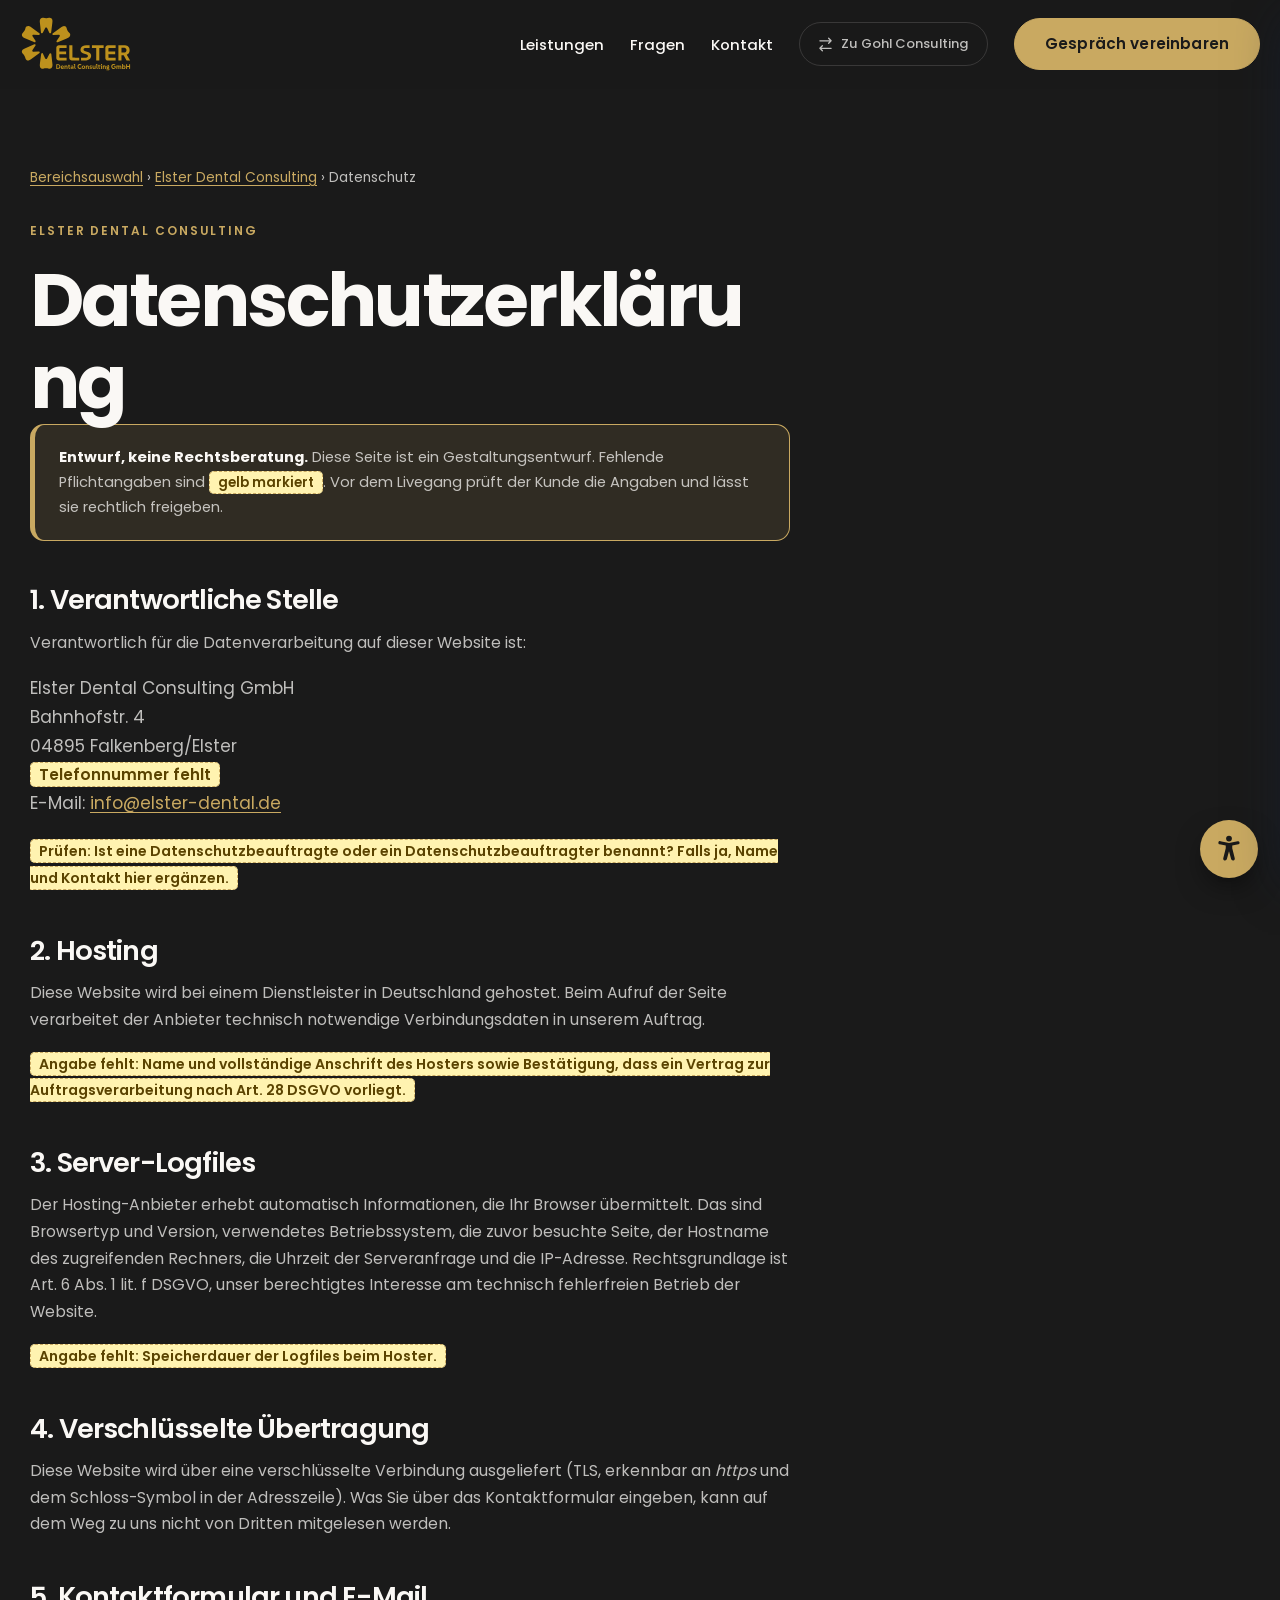
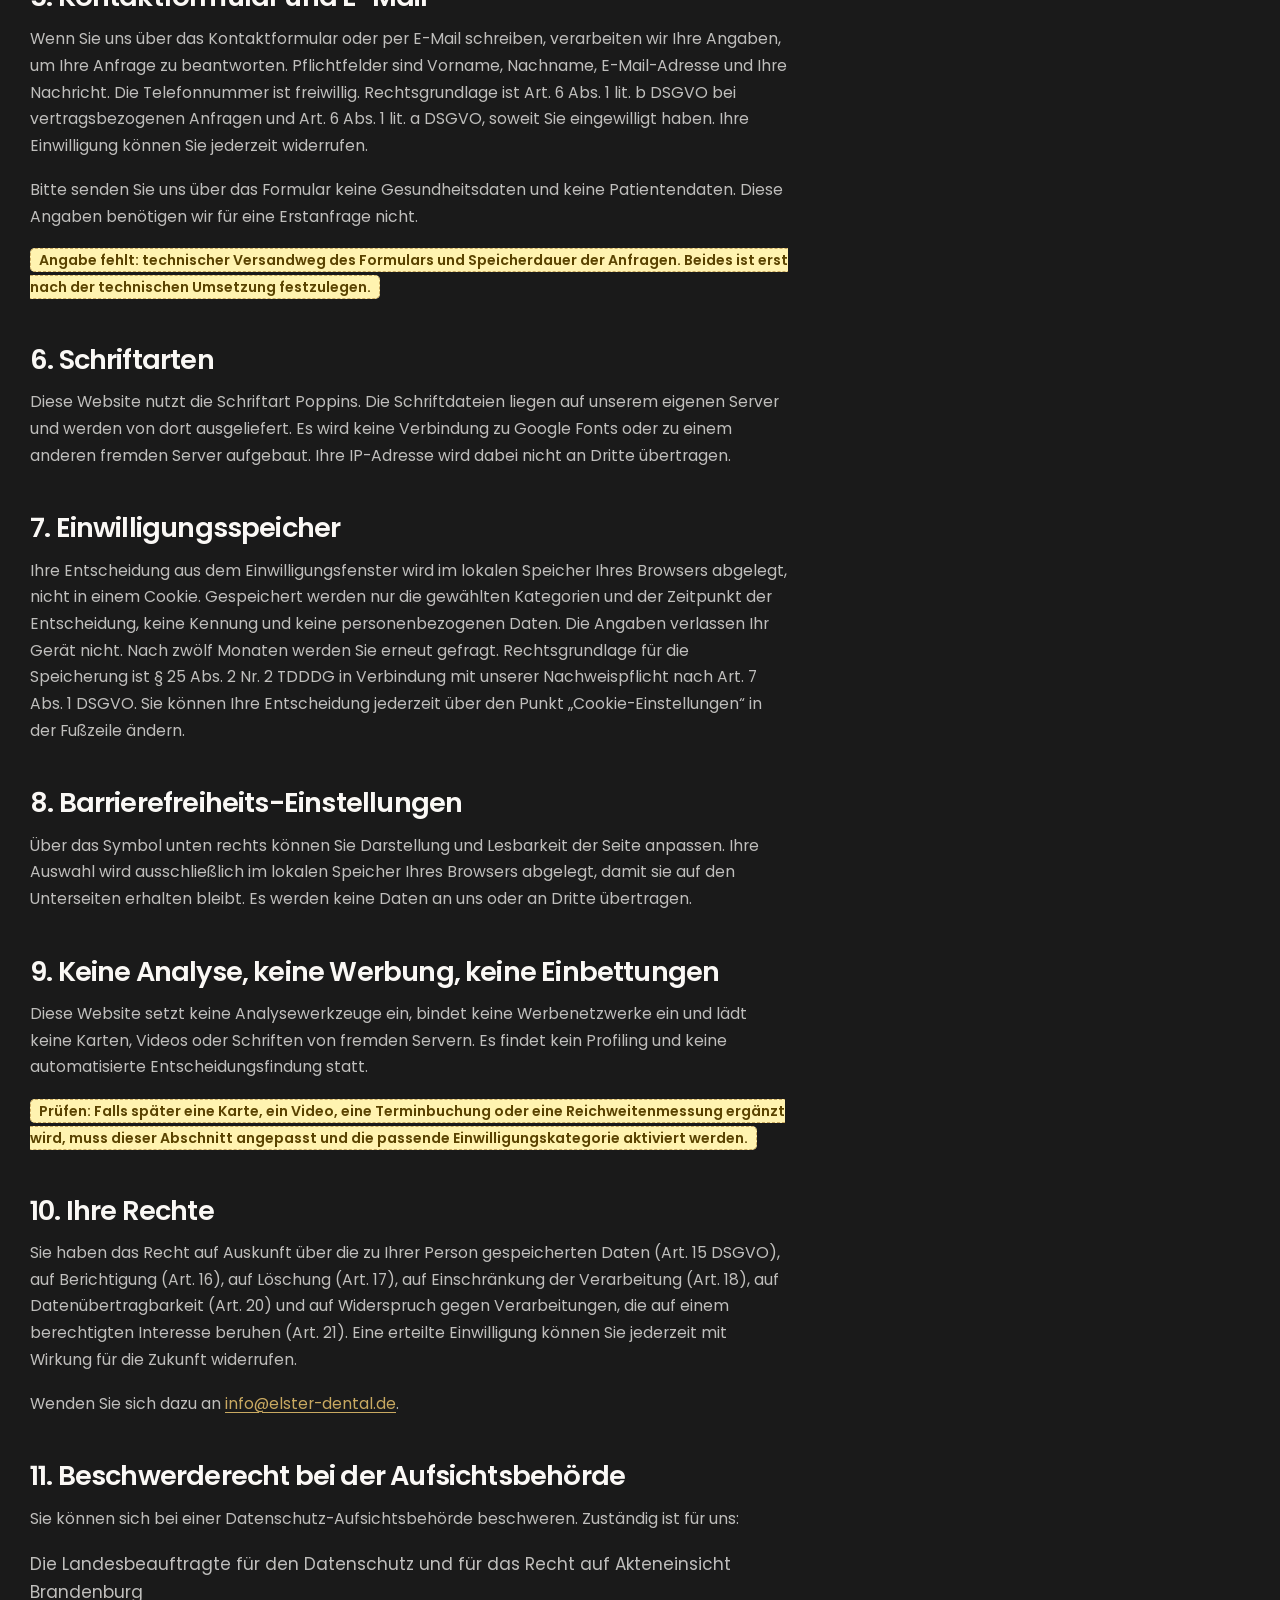
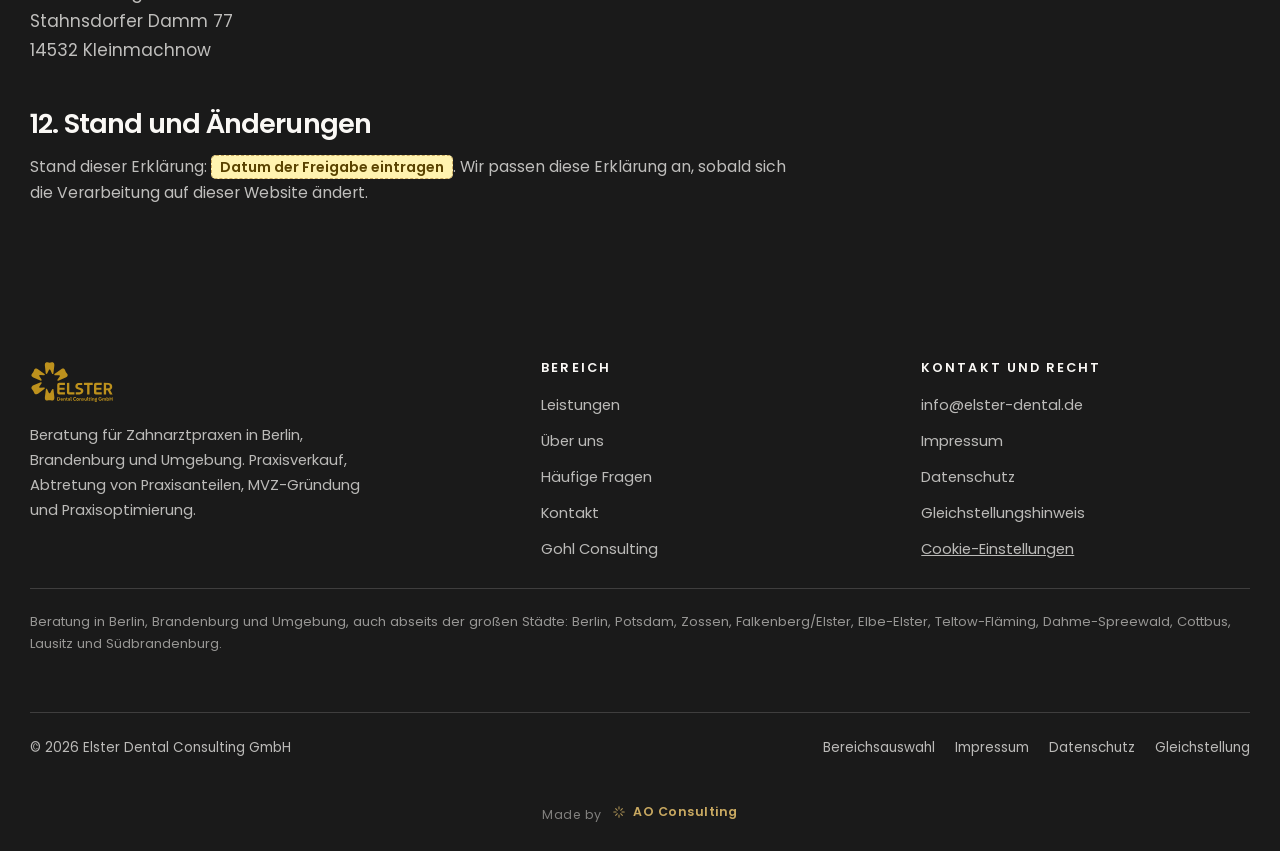
==== commit 21bfe03d: "Beratungsgebiet auf Wunsch von Isabel Gohl (E-Mail vom 21.09.2026) auf Berlin, Brandenburg und Umgeb" ====
--- a/website/datenschutz-elster-dental.html
+++ b/website/datenschutz-elster-dental.html
@@ -155,7 +155,7 @@
     <div class="fuss__raster">
       <div>
         <img class="fuss__logo" src="img/elster-dental-consulting-logo-gold.svg" alt="Elster Dental Consulting" width="690" height="345" loading="lazy" decoding="async">
-        <p class="fuss__text">Beratung f&uuml;r Zahnarztpraxen in Brandenburg. Praxisverkauf, Abtretung von Praxisanteilen, MVZ-Gr&uuml;ndung und Praxisoptimierung.</p>
+        <p class="fuss__text">Beratung f&uuml;r Zahnarztpraxen in Berlin, Brandenburg und Umgebung. Praxisverkauf, Abtretung von Praxisanteilen, MVZ-Gr&uuml;ndung und Praxisoptimierung.</p>
       </div>
       <div>
         <h3>Bereich</h3>
@@ -180,8 +180,8 @@
       </div>
     </div>
 
-    <p class="fuss__region">Beratung in ganz Brandenburg, auch abseits der gro&szlig;en St&auml;dte:
-       Zossen, Falkenberg/Elster, Elbe-Elster, Teltow-Fl&auml;ming, Dahme-Spreewald, Cottbus,
+    <p class="fuss__region">Beratung in Berlin, Brandenburg und Umgebung, auch abseits der gro&szlig;en St&auml;dte:
+       Berlin, Potsdam, Zossen, Falkenberg/Elster, Elbe-Elster, Teltow-Fl&auml;ming, Dahme-Spreewald, Cottbus,
        Lausitz und S&uuml;dbrandenburg.</p>
 
     <div class="fuss__leiste">
--- a/website/assets/stil.css
+++ b/website/assets/stil.css
@@ -512,6 +512,8 @@
 }
 
 .koepfe{display:grid;grid-template-columns:repeat(2,1fr);gap:clamp(20px,3vw,40px)}
+/* Nur eine verantwortliche Person: eine Karte, mittig, nicht ueber die ganze Breite. */
+.koepfe--einzeln{grid-template-columns:minmax(0,560px);justify-content:center}
 .kopfkarte{
   display:grid;grid-template-columns:auto 1fr;gap:clamp(18px,2.4vw,30px);
   align-items:center;padding:clamp(18px,2vw,26px);
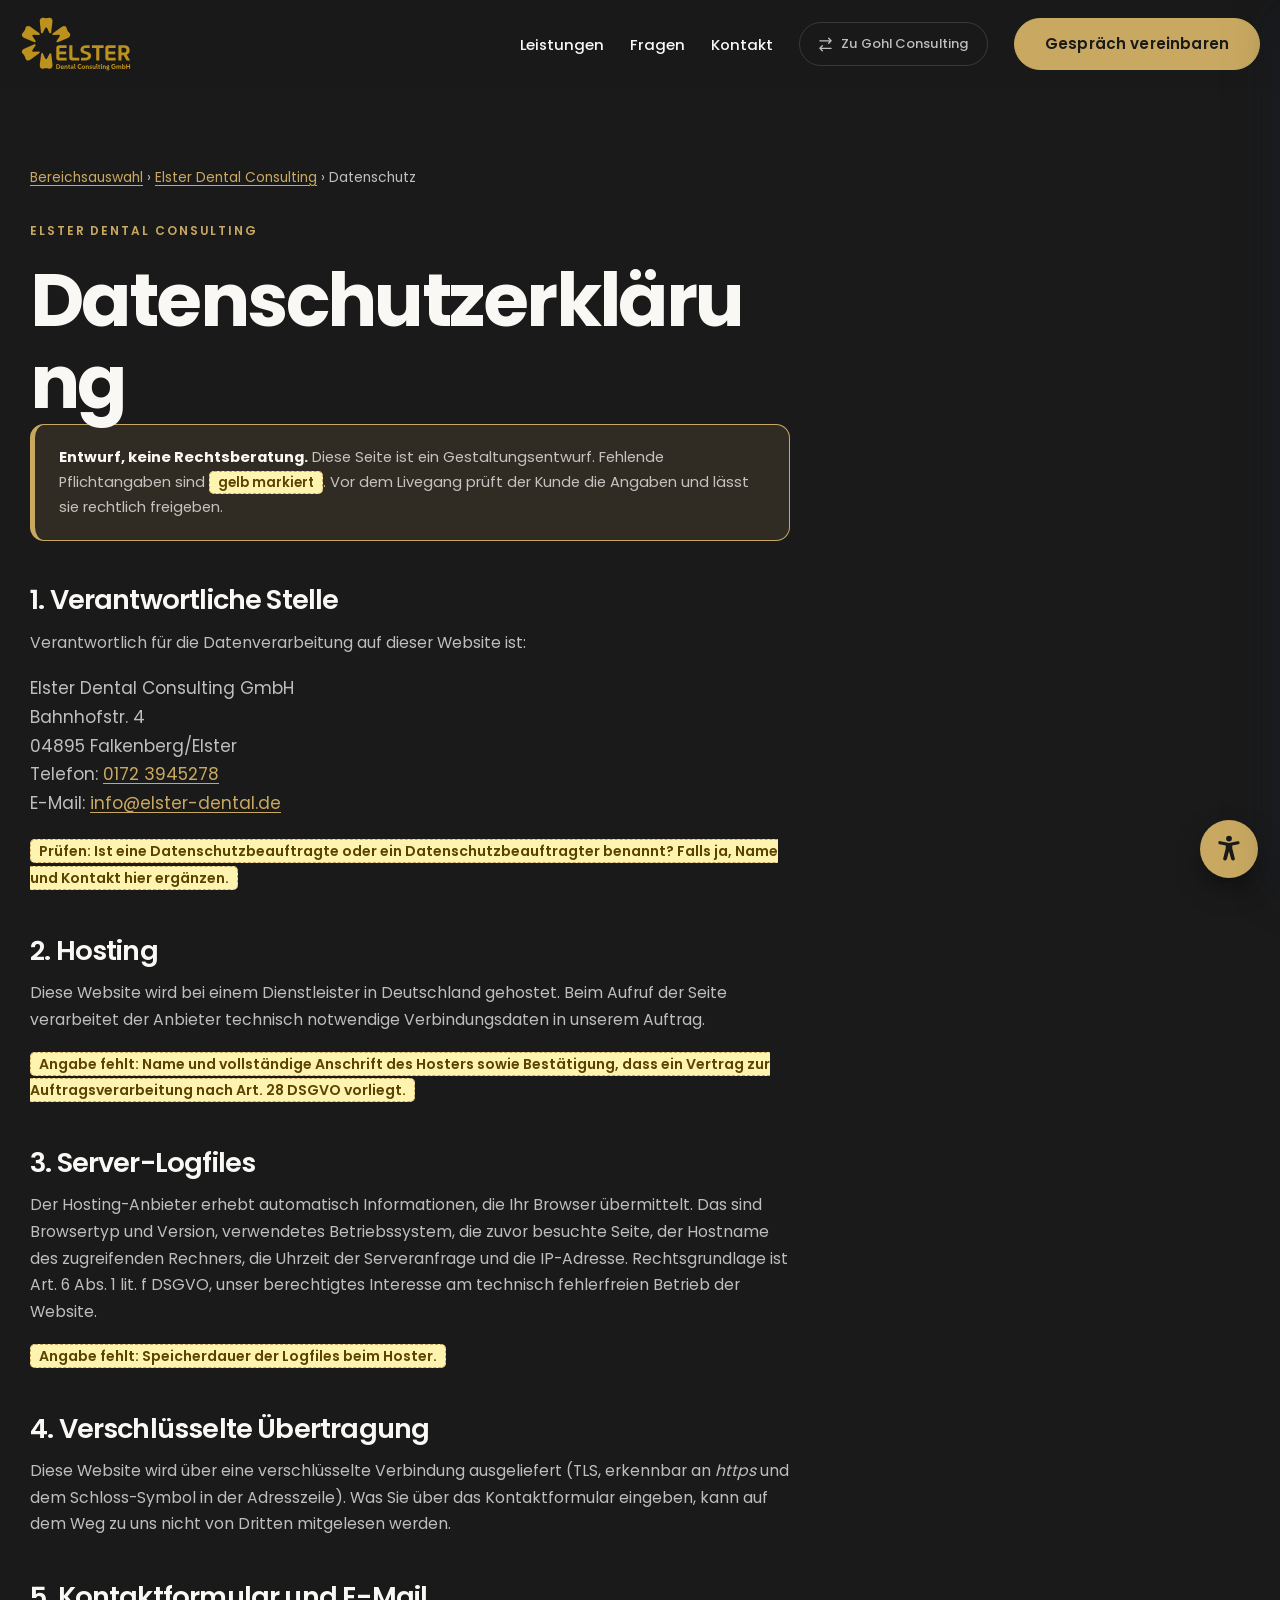
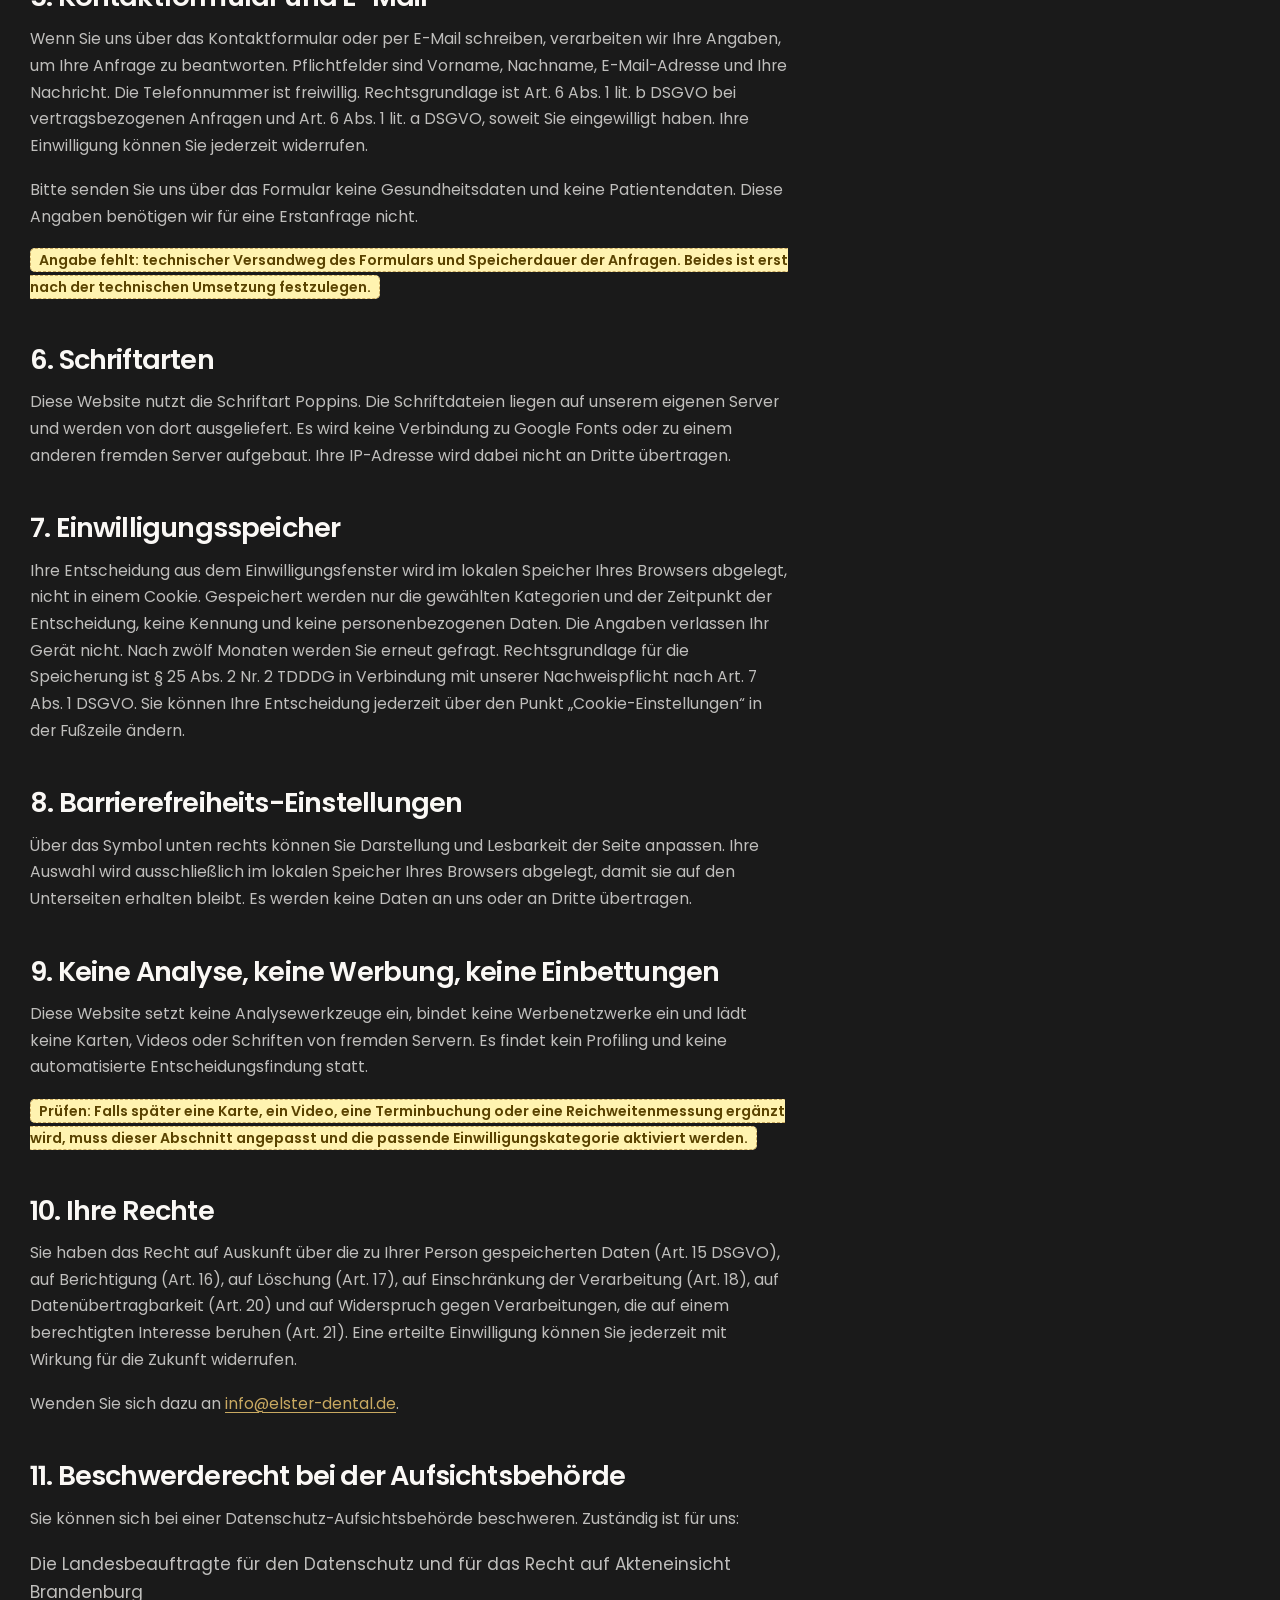
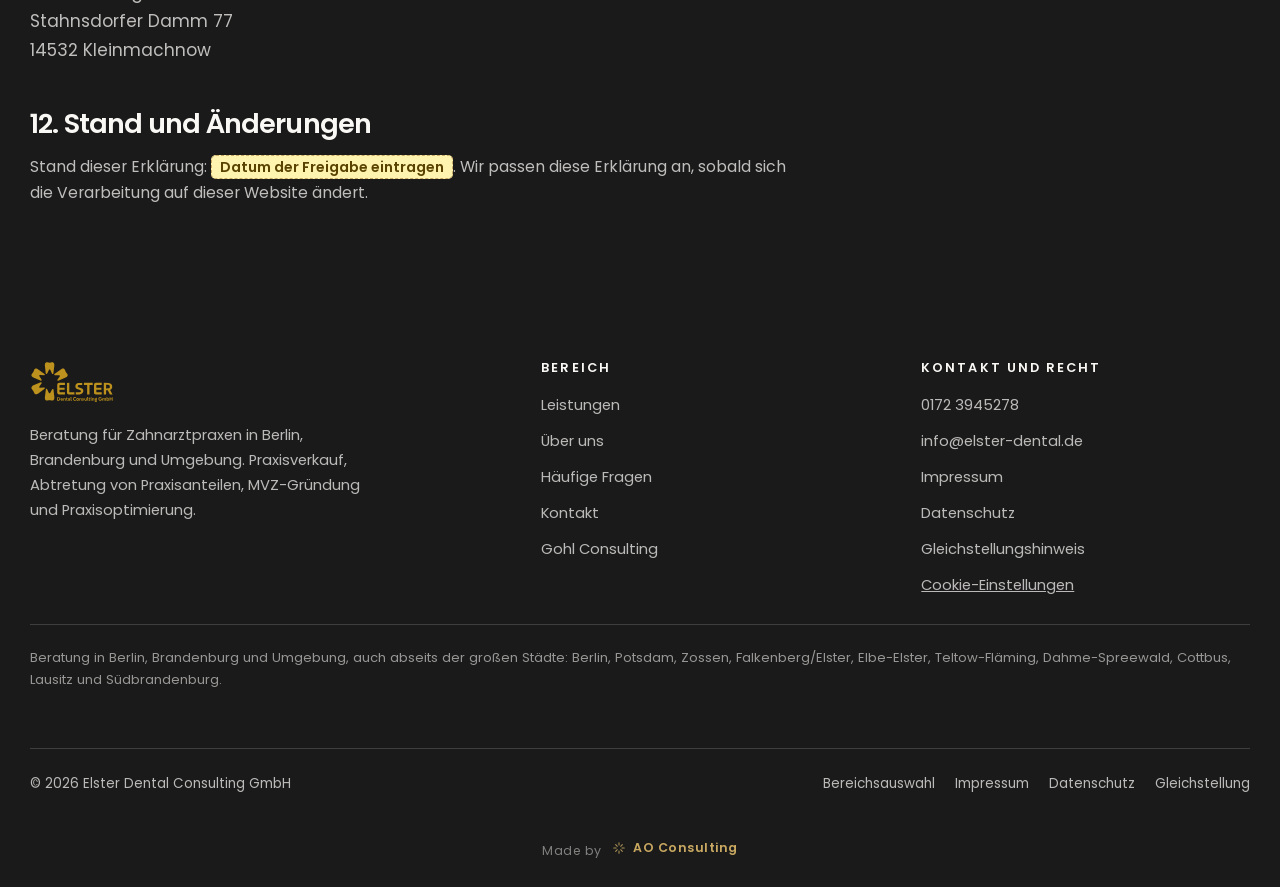
==== commit 2754a289: "Telefonnummer der Elster Dental Consulting GmbH nachgetragen, es ist dieselbe wie bei Gohl Consultin" ====
--- a/website/datenschutz-elster-dental.html
+++ b/website/datenschutz-elster-dental.html
@@ -65,7 +65,7 @@
 
       <h2>1. Verantwortliche Stelle</h2>
       <p>Verantwortlich f&uuml;r die Datenverarbeitung auf dieser Website ist:</p>
-      <address>Elster Dental Consulting GmbH<br>Bahnhofstr. 4<br>04895 Falkenberg/Elster<br><span class="luecke">Telefonnummer fehlt</span><br>E-Mail: <a href="mailto:info@elster-dental.de">info@elster-dental.de</a></address>
+      <address>Elster Dental Consulting GmbH<br>Bahnhofstr. 4<br>04895 Falkenberg/Elster<br>Telefon: <a href="tel:+491723945278">0172 3945278</a><br>E-Mail: <a href="mailto:info@elster-dental.de">info@elster-dental.de</a></address>
       <p><span class="luecke">Pr&uuml;fen: Ist eine Datenschutzbeauftragte oder ein Datenschutzbeauftragter
          benannt? Falls ja, Name und Kontakt hier erg&auml;nzen.</span></p>
 
@@ -170,6 +170,7 @@
       <div>
         <h3>Kontakt und Recht</h3>
         <ul>
+          <li><a href="tel:+491723945278">0172 3945278</a></li>
           <li><a href="mailto:info@elster-dental.de">info@elster-dental.de</a></li>
 
           <li><a href="impressum-elster-dental.html">Impressum</a></li>
--- a/website/assets/stil.css
+++ b/website/assets/stil.css
@@ -317,7 +317,7 @@
 /* Der Ausschnitt schiebt das Gesicht nach rechts, damit Logo und Text
    links freie Flaeche haben. */
 .wahl__bild img{width:100%;height:100%;object-fit:cover}
-.wahl--elster .wahl__bild img{object-position:58% 20%}
+.wahl--elster .wahl__bild img{object-position:50% 2%}
 .wahl--gohl .wahl__bild img{object-position:72% 16%}
 
 /* Der Verlauf laeuft waagerecht, nicht senkrecht. So bleibt das Foto rechts
@@ -442,7 +442,7 @@
   object-position:50% 28%;
   border-radius:var(--radius-gross);box-shadow:var(--schatten);
 }
-html[data-marke="elster"] .hero__medien img{box-shadow:var(--schatten-stark);object-position:34% 30%}
+html[data-marke="elster"] .hero__medien img{box-shadow:var(--schatten-stark);object-position:50% 18%}
 
 /* Vertrauensband */
 .band{border-top:1px solid var(--linie);border-bottom:1px solid var(--linie);background:var(--grund-2)}
@@ -730,6 +730,9 @@
   .person__bild{max-width:420px}
   .hero__medien{max-width:520px}
   .hero__medien img{aspect-ratio:16/11}
+  /* Elster: die Vorlage ist Hochformat, deshalb bleibt der Kasten Hochformat.
+     Ein 16:11-Kasten wuerde hier den Kopf abschneiden. */
+  html[data-marke="elster"] .hero__medien img{aspect-ratio:4/5}
   .fuss__raster{grid-template-columns:1fr 1fr}
   .fuss__raster > :first-child{grid-column:1 / -1}
 }
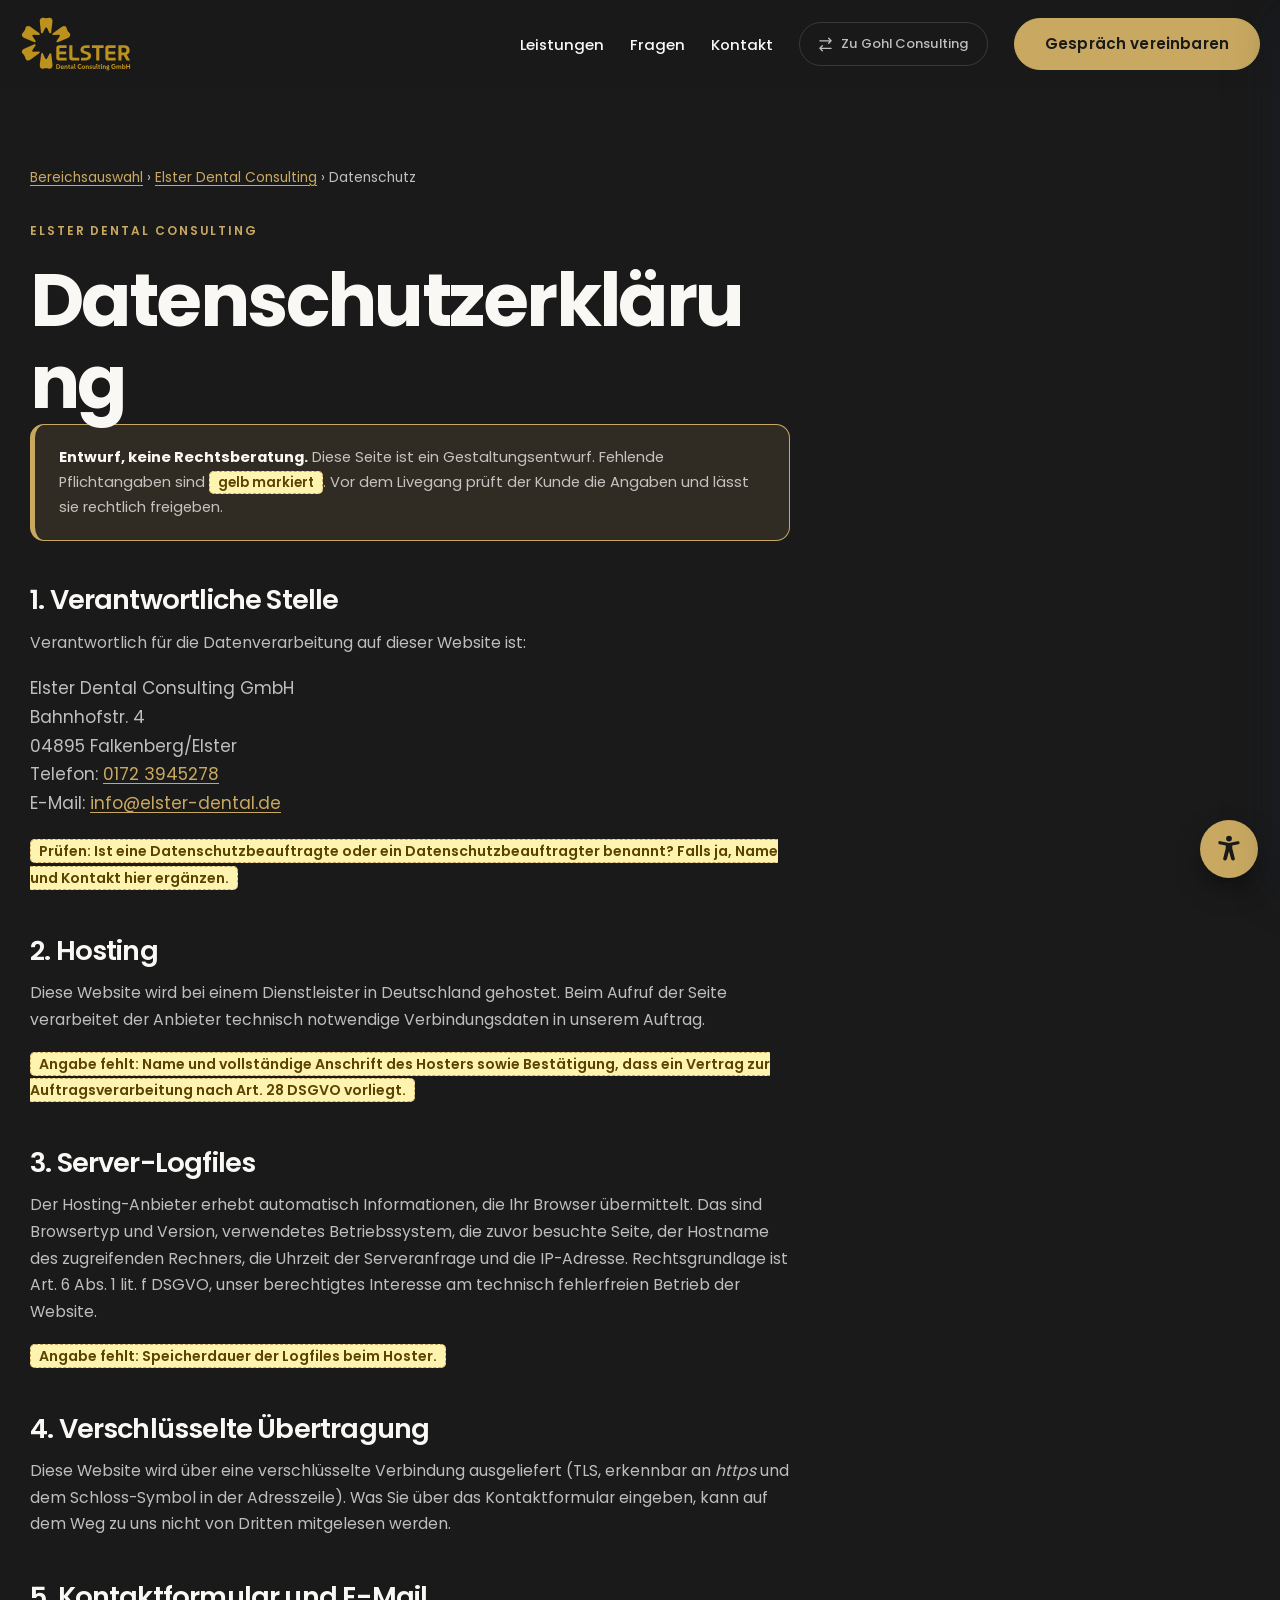
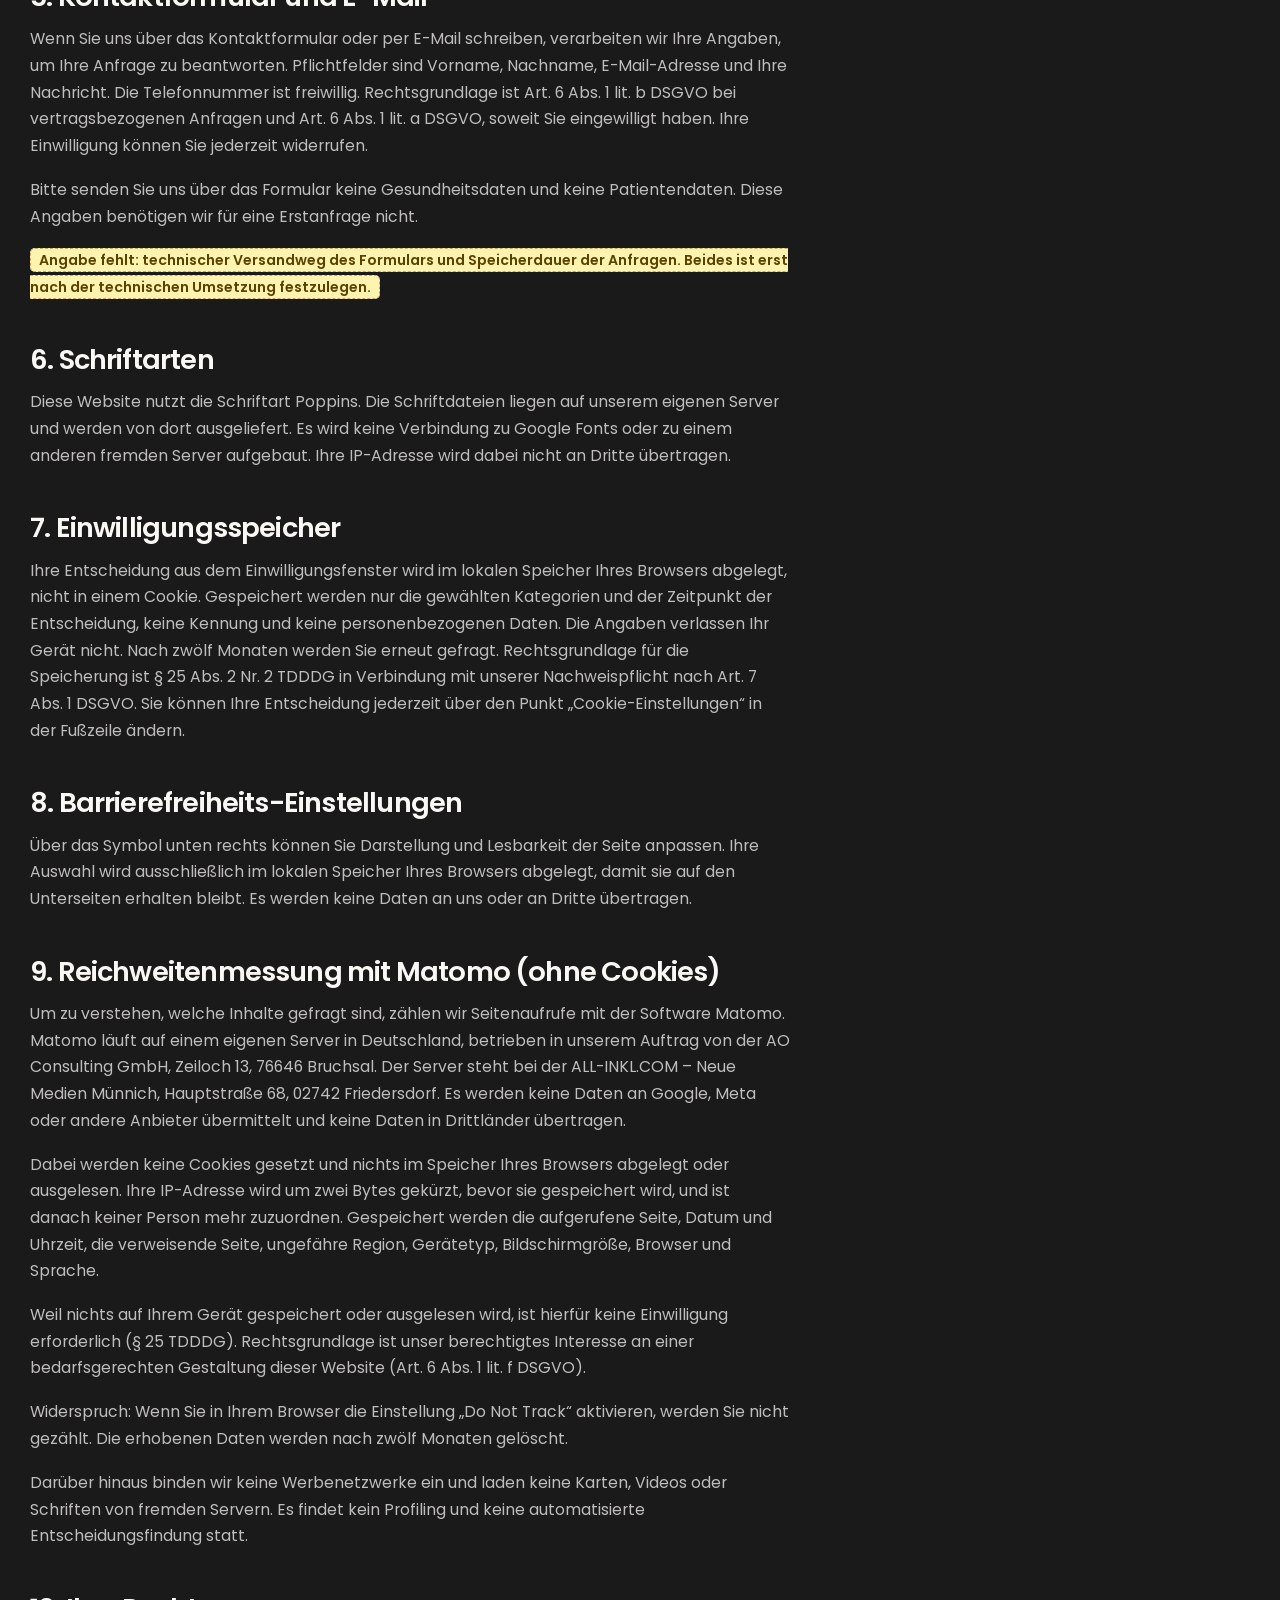
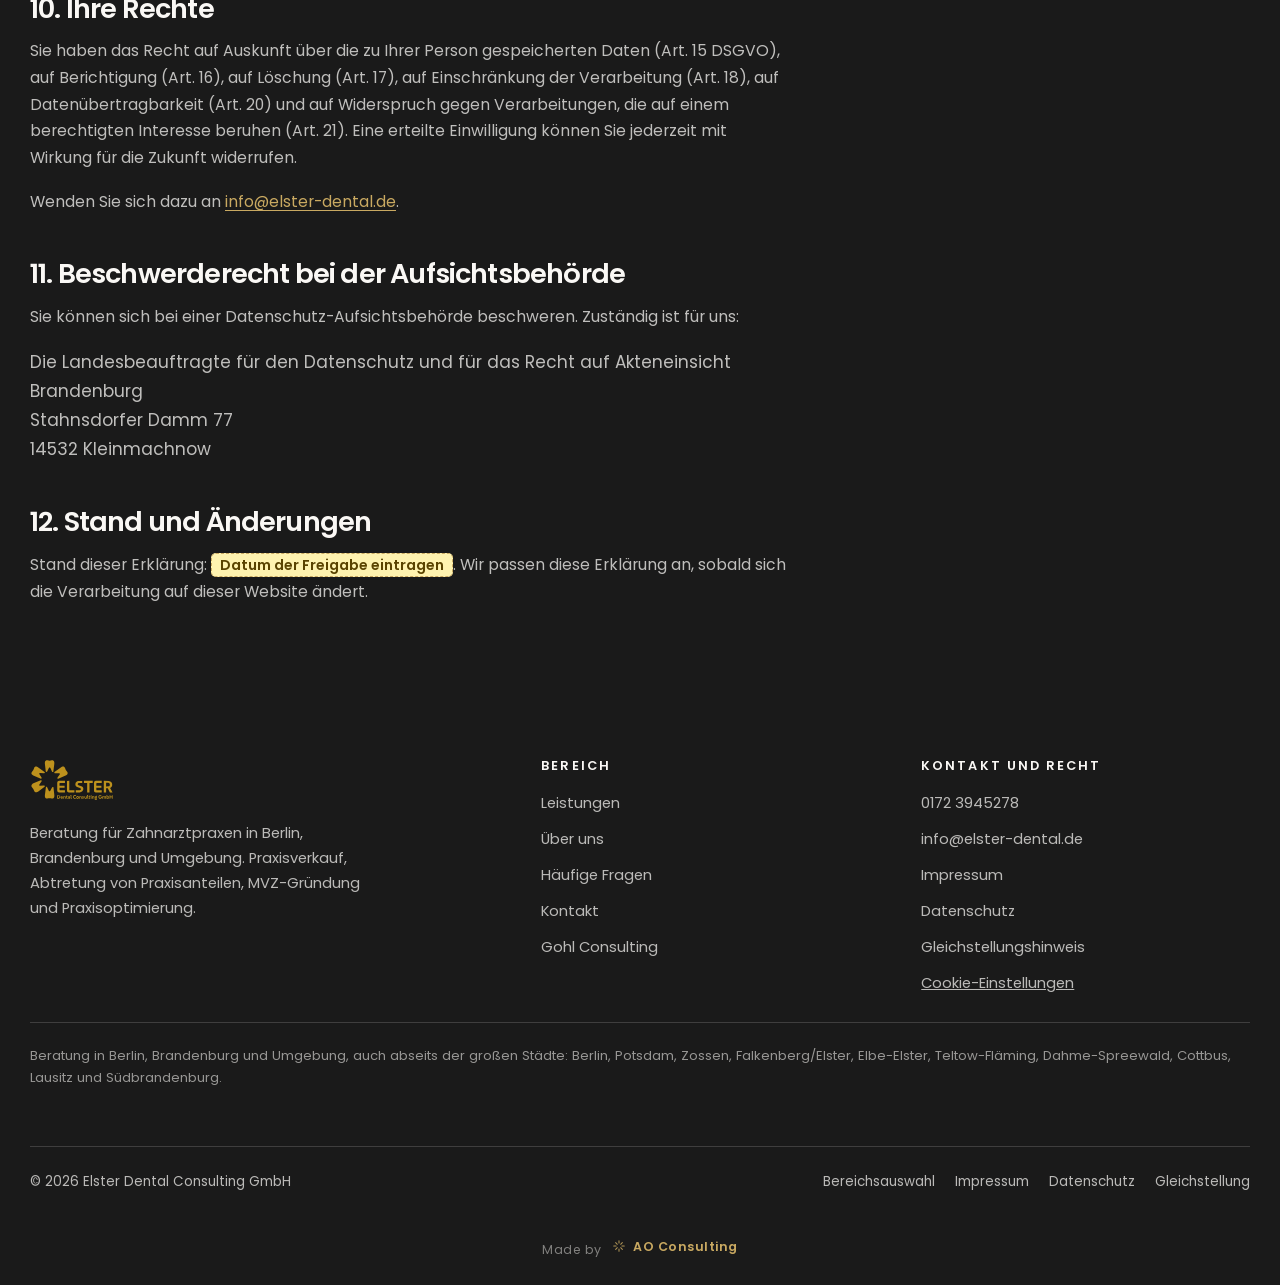
==== commit 505ac282: "Matomo eingebaut (cookiefrei, statistik.ao-consult.de) und Datenschutz ergänzt (Wunsch Awan: überall" ====
--- a/website/datenschutz-elster-dental.html
+++ b/website/datenschutz-elster-dental.html
@@ -121,14 +121,12 @@
          auf den Unterseiten erhalten bleibt. Es werden keine Daten an uns oder an Dritte
          &uuml;bertragen.</p>
 
-      <h2>9. Keine Analyse, keine Werbung, keine Einbettungen</h2>
-      <p>Diese Website setzt keine Analysewerkzeuge ein, bindet keine Werbenetzwerke ein und l&auml;dt
-         keine Karten, Videos oder Schriften von fremden Servern. Es findet kein Profiling und keine
-         automatisierte Entscheidungsfindung statt.</p>
-      <p><span class="luecke">Pr&uuml;fen: Falls sp&auml;ter eine Karte, ein Video, eine Terminbuchung oder
-         eine Reichweitenmessung erg&auml;nzt wird, muss dieser Abschnitt angepasst und die passende
-         Einwilligungskategorie aktiviert werden.</span></p>
-
+      <h2>9. Reichweitenmessung mit Matomo (ohne Cookies)</h2>
+      <p>Um zu verstehen, welche Inhalte gefragt sind, zählen wir Seitenaufrufe mit der Software Matomo. Matomo läuft auf einem eigenen Server in Deutschland, betrieben in unserem Auftrag von der AO Consulting GmbH, Zeiloch 13, 76646 Bruchsal. Der Server steht bei der ALL-INKL.COM – Neue Medien Münnich, Hauptstraße 68, 02742 Friedersdorf. Es werden keine Daten an Google, Meta oder andere Anbieter übermittelt und keine Daten in Drittländer übertragen.</p>
+      <p>Dabei werden keine Cookies gesetzt und nichts im Speicher Ihres Browsers abgelegt oder ausgelesen. Ihre IP-Adresse wird um zwei Bytes gekürzt, bevor sie gespeichert wird, und ist danach keiner Person mehr zuzuordnen. Gespeichert werden die aufgerufene Seite, Datum und Uhrzeit, die verweisende Seite, ungefähre Region, Gerätetyp, Bildschirmgröße, Browser und Sprache.</p>
+      <p>Weil nichts auf Ihrem Gerät gespeichert oder ausgelesen wird, ist hierfür keine Einwilligung erforderlich (§ 25 TDDDG). Rechtsgrundlage ist unser berechtigtes Interesse an einer bedarfsgerechten Gestaltung dieser Website (Art. 6 Abs. 1 lit. f DSGVO).</p>
+      <p>Widerspruch: Wenn Sie in Ihrem Browser die Einstellung „Do Not Track“ aktivieren, werden Sie nicht gezählt. Die erhobenen Daten werden nach zwölf Monaten gelöscht.</p>
+      <p>Darüber hinaus binden wir keine Werbenetzwerke ein und laden keine Karten, Videos oder Schriften von fremden Servern. Es findet kein Profiling und keine automatisierte Entscheidungsfindung statt.</p>
       <h2>10. Ihre Rechte</h2>
       <p>Sie haben das Recht auf Auskunft &uuml;ber die zu Ihrer Person gespeicherten Daten
          (Art. 15 DSGVO), auf Berichtigung (Art. 16), auf L&ouml;schung (Art. 17), auf Einschr&auml;nkung der
@@ -229,5 +227,6 @@
 <script src="assets/einwilligung.js" defer></script>
 <script src="assets/skript.js" defer></script>
 <script src="assets/barrierefreiheit.js" defer></script>
+<script src="assets/statistik.js" defer></script>
 </body>
 </html>
--- a/website/assets/stil.css
+++ b/website/assets/stil.css
@@ -264,6 +264,8 @@
 .nav__liste a[aria-current="page"]::after{right:0}
 
 .nav__cta{flex:none}
+.nav__liste-cta{display:none}
+@media (max-width:1240px){.kopf[data-menue="offen"] .nav__liste-cta{display:block}}
 
 /* Umschalter zur Schwestermarke */
 .nav__wechsel{
@@ -300,7 +302,9 @@
 .start{min-height:100svh;display:flex;flex-direction:column;background:var(--creme)}
 
 .start__kopf{padding:clamp(36px,6vw,72px) 0 clamp(28px,4vw,44px);text-align:center}
-.start__kopf h1{font-size:clamp(2rem,1.3rem + 2.6vw,3.2rem)}
+.start__kopf h1{font-size:clamp(2.25rem,1.4rem + 3vw,3.8rem);letter-spacing:-.03em}
+/* Feine Goldlinie unter dem Titel, wie auf den Markenseiten: ruhig, CI-nah */
+.start__kopf h1::after{content:"";display:block;width:56px;height:2px;margin:22px auto 0;background:var(--gold);border-radius:1px}
 .start__kopf .lead{margin:20px auto 0;text-align:center}
 
 .start__wahl{
@@ -317,7 +321,7 @@
 /* Der Ausschnitt schiebt das Gesicht nach rechts, damit Logo und Text
    links freie Flaeche haben. */
 .wahl__bild img{width:100%;height:100%;object-fit:cover}
-.wahl--elster .wahl__bild img{object-position:50% 2%}
+.wahl--elster .wahl__bild img{object-position:40% 15%}   /* Behandlungsstuhl rechts, links ruhige Wand */
 .wahl--gohl .wahl__bild img{object-position:72% 16%}
 
 /* Der Verlauf laeuft waagerecht, nicht senkrecht. So bleibt das Foto rechts
@@ -370,22 +374,57 @@
   font-size:.88rem;color:var(--text-leise);
 }
 .start__fuss__satz{
-  margin:0 0 clamp(28px,3.4vw,44px);max-width:52ch;
-  font-size:clamp(1rem,.95rem + .25vw,1.12rem);color:var(--text);
-}
+  margin:0 auto clamp(28px,3.4vw,44px);max-width:56ch;text-align:center;
+  font-size:clamp(1.05rem,1rem + .35vw,1.3rem);line-height:1.6;color:var(--anthrazit);font-weight:300;
+}
+.start__fuss__satz strong{font-weight:600;color:var(--anthrazit)}
+.start__fuss__satz .mark{color:var(--gold-mittel)}
 .start__fuss__raster{
+  position:relative;isolation:isolate;
   display:grid;grid-template-columns:repeat(2,1fr);
   gap:clamp(28px,4vw,56px);
-}
-/* Spalte statt Block: so laesst sich die Rechtszeile per margin-top:auto an
-   den unteren Rand schieben. Nur dann sitzt der Trennstrich in beiden Karten
-   auf derselben Hoehe, auch wenn oben unterschiedlich viel Text steht. */
+  padding:clamp(28px,3.4vw,44px);
+  border-radius:calc(var(--radius-gross) + 8px);
+  overflow:hidden;
+}
+/* Dezenter Glas-Effekt: hinter den Karten liegen zwei sehr weiche Farbflecken
+   (Gold, Anthrazit), die Karten sind halbtransparent und verwischen sie.
+   Browser ohne backdrop-filter zeigen eine fast deckende Karte. */
+.start__fuss__raster::before{
+  content:"";position:absolute;inset:0;z-index:-1;
+  background:
+    radial-gradient(60% 70% at 18% 30%, rgba(201,169,97,.22), transparent 70%),
+    radial-gradient(55% 65% at 84% 76%, rgba(26,26,26,.10), transparent 70%),
+    var(--creme-2);
+}
 .fussmarke{
-  display:flex;flex-direction:column;
+  position:relative;display:flex;flex-direction:column;
   padding:clamp(24px,2.6vw,32px);
-  background:var(--grund-2);border:1px solid var(--linie);
+  background:rgba(250,248,245,.72);
+  border:1px solid rgba(255,255,255,.75);
+  box-shadow:0 1px 0 rgba(255,255,255,.9) inset, 0 14px 40px rgba(26,26,26,.07);
   border-radius:var(--radius-gross);
-}
+  transition:transform .35s var(--takt),box-shadow .35s var(--takt);
+}
+@supports (backdrop-filter:blur(1px)) or (-webkit-backdrop-filter:blur(1px)){
+  .fussmarke{background:rgba(250,248,245,.55);-webkit-backdrop-filter:blur(16px) saturate(1.15);backdrop-filter:blur(16px) saturate(1.15)}
+}
+.fussmarke:hover{transform:translateY(-3px);box-shadow:0 1px 0 rgba(255,255,255,.9) inset, 0 20px 50px rgba(26,26,26,.10)}
+/* Lichtstreif: beim Darueberfahren wandert ein schmaler, schraeger Glanz
+   einmal von links nach rechts ueber die Karte. Dezent, 0,9 Sekunden. */
+.fussmarke{overflow:hidden}
+.fussmarke::after{
+  content:"";position:absolute;top:-20%;bottom:-20%;left:-40%;width:35%;
+  background:linear-gradient(105deg, rgba(255,255,255,0) 0%, rgba(255,255,255,.38) 45%, rgba(201,169,97,.18) 55%, rgba(255,255,255,0) 100%);
+  transform:translateX(-120%) skewX(-14deg);pointer-events:none;opacity:0;
+}
+.fussmarke:hover::after{animation:glanz .9s var(--takt) forwards}
+@keyframes glanz{
+  0%{transform:translateX(-120%) skewX(-14deg);opacity:0}
+  15%{opacity:1}
+  100%{transform:translateX(480%) skewX(-14deg);opacity:0}
+}
+@media (prefers-reduced-motion:reduce){.fussmarke:hover{transform:none}.fussmarke:hover::after{animation:none}}
 /* Feste Feldhoehe fuer das Logo. Die beiden Logos haben sehr unterschiedliche
    Seitenverhaeltnisse, ohne festes Feld beginnt der Text darunter versetzt. */
 .fussmarke__logofeld{
@@ -419,6 +458,36 @@
 }
 .start__copyright{font-size:.82rem;color:var(--text-leise)}
 .start__schluss .fuss__widerruf{color:var(--text-leise)}
+
+/* ===========================================================================
+   6b REFERENZEN: drei Stimmen, gleiche Glaskarten wie die Leistungen
+   =========================================================================== */
+.stimmen{display:grid;grid-template-columns:repeat(3,1fr);gap:clamp(16px,2vw,24px)}
+.stimme{
+  position:relative;margin:0;padding:clamp(24px,2.6vw,34px);display:flex;flex-direction:column;
+  border:1px solid var(--linie);border-radius:var(--radius-gross);background:var(--grund);
+  box-shadow:0 1px 0 rgba(255,255,255,.06) inset;overflow:hidden;
+  transition:transform .28s var(--takt),border-color .28s var(--takt),box-shadow .28s var(--takt);
+}
+.stimme:hover{transform:translateY(-4px);border-color:var(--akzent);box-shadow:var(--schatten)}
+html[data-marke="elster"] .stimme:hover{box-shadow:var(--schatten-stark)}
+@supports (backdrop-filter:blur(1px)) or (-webkit-backdrop-filter:blur(1px)){
+  .stimme{background:rgba(250,248,245,.55);-webkit-backdrop-filter:blur(14px);backdrop-filter:blur(14px);border-color:rgba(255,255,255,.7)}
+  html[data-marke="elster"] .stimme{background:rgba(255,255,255,.045);border-color:rgba(255,255,255,.10);box-shadow:0 1px 0 rgba(255,255,255,.08) inset}
+}
+.stimme::before{content:"\201E";position:absolute;top:10px;left:22px;font-size:4.5rem;line-height:1;color:var(--akzent);opacity:.28;font-weight:700}
+.stimme__text{margin:0;padding-top:44px;flex:1}
+.stimme__text p{margin:0;font-size:.98rem;line-height:1.7;color:var(--auf-grund)}
+.stimme__wer{margin-top:22px;padding-top:16px;border-top:1px solid var(--linie);display:flex;flex-direction:column;gap:2px}
+.stimme__wer b{color:var(--auf-grund);font-weight:600}
+.stimme__wer span{font-size:.86rem;color:var(--auf-grund-leise)}
+.stimme__quelle{font-size:.76rem !important;letter-spacing:.04em;opacity:.8}
+#referenzen{position:relative;isolation:isolate}
+#referenzen::before{content:"";position:absolute;inset:0;z-index:-1;pointer-events:none;
+  background:radial-gradient(40% 55% at 80% 30%, rgba(201,169,97,.14), transparent 70%),
+             radial-gradient(38% 50% at 18% 75%, rgba(201,169,97,.09), transparent 70%)}
+@media (max-width:1024px){.stimmen{grid-template-columns:1fr 1fr}}
+@media (max-width:700px){.stimmen{grid-template-columns:1fr}}
 
 /* ===========================================================================
    6  SEKTIONEN DER MARKENBEREICHE
@@ -442,7 +511,57 @@
   object-position:50% 28%;
   border-radius:var(--radius-gross);box-shadow:var(--schatten);
 }
-html[data-marke="elster"] .hero__medien img{box-shadow:var(--schatten-stark);object-position:50% 18%}
+html[data-marke="elster"] .hero__medien img{box-shadow:var(--schatten-stark);object-position:50% 6%;aspect-ratio:4/3}
+/* Elster-Kopfzeile: kuerzer und breiter, damit der Titel in zwei Zeilen steht */
+.hero__text{max-width:46ch}
+html[data-marke="elster"] .hero h1{font-size:clamp(2.2rem,1.4rem + 3.2vw,3.6rem)}
+html[data-marke="elster"] .hero__raster{align-items:center}
+/* Schleier ueber dem Kopfbild (Elster): unten dunkler Anthrazit-Verlauf,
+   oben klar. Bindet das Foto an den dunklen Grund, Gesichter bleiben frei. */
+/* Gohl: leichter cremefarbener Schleier von unten, bindet das Foto an den hellen Grund */
+html[data-marke="gohl"] .hero__medien::after{
+  content:"";position:absolute;inset:0;border-radius:var(--radius-gross);pointer-events:none;
+  background:linear-gradient(180deg,rgba(250,248,245,.10) 0%,rgba(250,248,245,.06) 50%,rgba(250,248,245,.45) 100%);
+}
+html[data-marke="elster"] .hero__medien::after{
+  content:"";position:absolute;inset:0;border-radius:var(--radius-gross);pointer-events:none;
+  background:linear-gradient(180deg,rgba(26,26,26,.30) 0%,rgba(26,26,26,.22) 45%,rgba(26,26,26,.72) 100%);
+}
+
+/* Partnernetzwerk. Die Logos liegen auf weissen Feldern, damit sie auf der
+   dunklen Elster-Seite genauso sauber stehen wie auf der hellen Gohl-Seite. */
+.partner{
+  list-style:none;margin:0;padding:0;
+  display:grid;grid-template-columns:repeat(3,1fr);gap:clamp(14px,1.8vw,22px);
+}
+.partner__feld{
+  display:grid;place-items:center;min-height:104px;
+  padding:clamp(18px,2.2vw,28px);
+  background:#fff;border:1px solid var(--linie);border-radius:var(--radius-gross);
+  transition:border-color .28s var(--takt),box-shadow .28s var(--takt);
+}
+.partner__feld:hover{border-color:var(--akzent);box-shadow:var(--schatten)}
+.partner__feld img{
+  display:block;width:auto;max-width:100%;height:auto;max-height:48px;
+  filter:grayscale(1);opacity:.8;
+  transition:filter .28s var(--takt),opacity .28s var(--takt);
+}
+.partner__feld:hover img{filter:none;opacity:1}
+/* Logos im Hochformat oder mit zwei Textzeilen brauchen mehr Hoehe,
+   sonst ist die Unterzeile nicht mehr zu lesen. */
+.partner__feld--hoch img{max-height:84px}
+
+/* Hinweiskasten, zurzeit fuer die Praxisaufloesung. */
+.hinweis{
+  max-width:68ch;margin:0 auto;padding:clamp(22px,3vw,38px);
+  background:var(--grund-2);border:1px solid var(--akzent);border-radius:var(--radius-gross);
+}
+.hinweis h3{
+  margin:0 0 12px;color:var(--auf-grund);
+  font-size:clamp(1.12rem,1rem + .5vw,1.4rem);font-weight:600;letter-spacing:-.01em;
+}
+.hinweis p{margin:0}
+.hinweis .btn-reihe{margin-top:26px}
 
 /* Vertrauensband */
 .band{border-top:1px solid var(--linie);border-bottom:1px solid var(--linie);background:var(--grund-2)}
@@ -465,14 +584,47 @@
 
 /* Leistungen */
 .leistungen{display:grid;grid-template-columns:repeat(2,1fr);gap:clamp(16px,2vw,24px)}
+/* Unterstuetzende Leistung: eine Karte ueber die ganze Breite, Text neben dem Symbol */
+.karte--breit{grid-column:1 / -1;display:grid;grid-template-columns:auto 1fr;column-gap:22px;align-items:start}
+.karte--breit .karte__ico{grid-row:1 / span 2}
+.karte--breit h3{grid-column:2}
+.karte--breit p{grid-column:2;max-width:none}
+@media (max-width:860px){.karte--breit{display:block}}
 .karte{
   position:relative;padding:clamp(26px,3vw,40px);
   border:1px solid var(--linie);border-radius:var(--radius-gross);
   background:var(--grund);
+  /* dezente Glasoptik: leicht durchscheinend, feiner Lichtrand oben */
+  box-shadow:0 1px 0 rgba(255,255,255,.06) inset;
   transition:transform .28s var(--takt),border-color .28s var(--takt),box-shadow .28s var(--takt);
 }
 .karte:hover{transform:translateY(-4px);border-color:var(--akzent);box-shadow:var(--schatten)}
 html[data-marke="elster"] .karte:hover{box-shadow:var(--schatten-stark)}
+@supports (backdrop-filter:blur(1px)) or (-webkit-backdrop-filter:blur(1px)){
+  .karte{background:rgba(250,248,245,.55);-webkit-backdrop-filter:blur(14px);backdrop-filter:blur(14px);border-color:rgba(255,255,255,.7)}
+  html[data-marke="elster"] .karte{background:rgba(255,255,255,.045);border-color:rgba(255,255,255,.10);box-shadow:0 1px 0 rgba(255,255,255,.08) inset}
+  .kopfkarte{background:rgba(250,248,245,.55);-webkit-backdrop-filter:blur(14px);backdrop-filter:blur(14px)}
+  html[data-marke="elster"] .kopfkarte{background:rgba(255,255,255,.045);border-color:rgba(255,255,255,.10)}
+}
+/* Lichtstreif beim Darueberfahren, wie bei den Kontaktkarten der Startseite */
+.karte{overflow:hidden}
+.karte::after{
+  content:"";position:absolute;top:-20%;bottom:-20%;left:-40%;width:35%;
+  background:linear-gradient(105deg, rgba(255,255,255,0) 0%, rgba(255,255,255,.30) 45%, rgba(201,169,97,.16) 55%, rgba(255,255,255,0) 100%);
+  transform:translateX(-120%) skewX(-14deg);pointer-events:none;opacity:0;
+}
+html[data-marke="elster"] .karte::after{background:linear-gradient(105deg, rgba(255,255,255,0) 0%, rgba(255,255,255,.12) 45%, rgba(201,169,97,.14) 55%, rgba(255,255,255,0) 100%)}
+.karte:hover::after{animation:glanz .9s var(--takt) forwards}
+@media (prefers-reduced-motion:reduce){.karte:hover::after{animation:none}}
+
+/* Weiche Farbflecken hinter den Leistungen, damit das Glas etwas zu verwischen hat */
+#leistungen{position:relative;isolation:isolate}
+#leistungen::before{content:"";position:absolute;inset:0;z-index:-1;pointer-events:none;
+  background:radial-gradient(45% 55% at 20% 35%, rgba(201,169,97,.16), transparent 70%),
+             radial-gradient(40% 50% at 82% 70%, rgba(201,169,97,.10), transparent 70%)}
+html[data-marke="gohl"] #leistungen::before{
+  background:radial-gradient(45% 55% at 20% 35%, rgba(201,169,97,.18), transparent 70%),
+             radial-gradient(40% 50% at 82% 70%, rgba(26,26,26,.07), transparent 70%)}
 .karte__ico{
   width:56px;height:56px;display:grid;place-items:center;margin-bottom:22px;
   border-radius:15px;background:color-mix(in srgb,var(--akzent) 15%,transparent);
@@ -488,6 +640,12 @@
 
 /* Gruenderin */
 .person{display:grid;grid-template-columns:.9fr 1.1fr;gap:clamp(32px,5vw,72px);align-items:center}
+/* Ohne Portrait steht der Text allein. Eine Spalte, begrenzte Zeilenlaenge,
+   damit die Zeilen auf breiten Bildschirmen nicht auseinanderlaufen. */
+.person--ohne-bild{grid-template-columns:1fr;max-width:74ch;margin-inline:auto;text-align:center}
+.person--ohne-bild blockquote{margin-inline:auto}
+.person--ohne-bild .person__wer{display:inline-block;padding-inline:clamp(18px,3vw,40px)}
+.person--ohne-bild .btn-reihe{justify-content:center}
 .person__bild img{
   width:100%;aspect-ratio:3/4;object-fit:cover;object-position:50% 26%;
   border-radius:var(--radius-gross);box-shadow:var(--schatten);
@@ -721,7 +879,12 @@
   }
   .kopf[data-menue="offen"] .nav__liste a{display:block;padding:13px 4px;font-size:1.02rem}
   .kopf[data-menue="offen"] .nav__liste a::after{display:none}
-  .kopf[data-menue="offen"] .nav__cta{display:inline-flex;width:100%;margin-top:10px}
+  /* Der Knopf in der Kopfzeile bleibt am Handy versteckt (er wuerde rechts aus
+     dem Bild laufen); stattdessen steht er als letzter Punkt im Klappmenue. */
+  .kopf[data-menue="offen"] .nav__cta{display:none}
+  .kopf[data-menue="offen"] .nav__liste-cta{margin-top:10px}
+  .kopf[data-menue="offen"] .nav__liste-cta a{display:inline-flex;width:100%;justify-content:center;padding:14px 20px}
+  .kopf[data-menue="offen"] .nav__liste-cta a::after{display:none}
 }
 
 @media (max-width:1024px){
@@ -732,7 +895,7 @@
   .hero__medien img{aspect-ratio:16/11}
   /* Elster: die Vorlage ist Hochformat, deshalb bleibt der Kasten Hochformat.
      Ein 16:11-Kasten wuerde hier den Kopf abschneiden. */
-  html[data-marke="elster"] .hero__medien img{aspect-ratio:4/5}
+  html[data-marke="elster"] .hero__medien img{aspect-ratio:4/3;object-position:50% 6%}   /* auch am Handy ohne Beine */
   .fuss__raster{grid-template-columns:1fr 1fr}
   .fuss__raster > :first-child{grid-column:1 / -1}
 }
@@ -740,13 +903,42 @@
 @media (max-width:860px){
   .koepfe{grid-template-columns:1fr}
   .start__wahl{grid-template-columns:1fr}
-  .wahl{min-height:400px}
+  /* Handy: Foto oben, Text darunter auf eigener Flaeche. Ueberlagerung von
+     Schrift und Gesicht faellt damit weg (Rueckmeldung Frau Gohl). */
+  .wahl{min-height:0;padding:0;display:block}
+  .wahl::before{display:none}
+  .wahl__bild{position:relative;inset:auto;z-index:0;aspect-ratio:4/3;overflow:hidden}
+  .wahl__bild picture,.wahl__bild img{display:block;height:100%;width:100%}
+  .wahl__bild img{object-position:50% 20%}
+  .wahl--gohl .wahl__bild img{object-position:50% 12% !important}
+  .wahl--elster .wahl__bild img{object-position:60% 50% !important}
+  .wahl__kopf{position:absolute;top:14px;left:14px;gap:10px}
+  .wahl__kopf .wahl__nr{display:none}
+  .wahl__kopf .wahl__logo{height:34px}
+  .wahl--gohl .wahl__kopf .wahl__logo{height:42px}
+  /* leichter Schleier oben auf dem Foto, damit Logo und Nummer ruhig sitzen */
+  /* Schleier wie am Desktop: Elster dunkel, Gohl creme, ueber dem ganzen Foto,
+     oben etwas dichter fuer das Logo */
+  .wahl__bild::after{content:"";position:absolute;inset:0;pointer-events:none;
+    background:linear-gradient(180deg,rgba(26,26,26,.45) 0%,rgba(26,26,26,.22) 100%)}
+  .wahl--gohl .wahl__bild::after{background:linear-gradient(180deg,rgba(250,248,245,.72) 0%,rgba(250,248,245,.45) 100%)}
+  .wahl{position:relative}
+  .wahl__inhalt{padding:22px 22px 28px;max-width:none}
+  .wahl--elster .wahl__inhalt{background:#1A1A1A}
+  .wahl--gohl .wahl__inhalt{background:var(--creme)}
+  .wahl--gohl .wahl__kopf .wahl__nr{color:var(--gold)}
+  /* Logo oben links auf dem Foto: leichte dunkle Kante fuer Lesbarkeit */
+  .wahl__kopf{padding:6px 10px;border-radius:10px;background:rgba(26,26,26,.22);-webkit-backdrop-filter:blur(6px);backdrop-filter:blur(6px)}
+  .wahl--gohl .wahl__kopf{background:rgba(250,248,245,.6)}
+  .wahl--gohl .wahl__kopf .wahl__nr{color:var(--gold-mittel)}
   .band__raster{grid-template-columns:1fr}
   .leistungen{grid-template-columns:1fr}
+  .partner{grid-template-columns:repeat(2,1fr)}
 }
 
 @media (max-width:600px){
-  .start__fuss__raster{grid-template-columns:1fr}
+  .partner{grid-template-columns:1fr}
+  .start__fuss__raster{grid-template-columns:1fr;padding:18px}
   .kopfkarte{grid-template-columns:1fr;text-align:left}
   .kopfkarte img{width:100%;max-width:220px;aspect-ratio:4/3}
   .wrap{width:min(100% - 32px,var(--breite))}
--- a/website/assets/barrierefreiheit.css
+++ b/website/assets/barrierefreiheit.css
@@ -51,7 +51,8 @@
 }
 html.bf-links .bf-panel{right:auto;left:0;transform:translateX(-100%);
   box-shadow:14px 0 44px -18px rgba(19,32,56,.5)}
-.bf-panel[data-offen="true"]{transform:translateX(0)}
+.bf-panel[data-offen="true"],
+html.bf-links .bf-panel[data-offen="true"]{transform:translateX(0)}
 
 .bf-kopf{
   display:flex;align-items:center;justify-content:space-between;gap:12px;
@@ -65,7 +66,7 @@
 .bf-zu:hover{background:rgba(255,255,255,.26)}
 .bf-zu svg{width:17px;height:17px}
 
-.bf-koerper{padding:20px;overflow-y:auto;flex:1 1 auto;-webkit-overflow-scrolling:touch}
+.bf-koerper{padding:20px;overflow-y:auto;flex:1 1 auto;-webkit-overflow-scrolling:touch;overscroll-behavior:contain}
 
 .bf-gruppe{margin-bottom:26px}
 .bf-gruppe > h3{
@@ -137,14 +138,15 @@
 html.bf-kontrast .btn:not(.bf-panel *){outline:2px solid #fff}
 
 /* Invertiert */
-html.bf-invertiert body{filter:invert(1) hue-rotate(180deg)}
+/* Filter auf <html> statt <body>: auf body würden Kopf, Panel und Knopf mitscrollen (leere Seite). */
+html.bf-invertiert{filter:invert(1) hue-rotate(180deg)}
 html.bf-invertiert body img,
 html.bf-invertiert body video,
 html.bf-invertiert body iframe{filter:invert(1) hue-rotate(180deg)}
+html.bf-invertiert .bf-panel,html.bf-invertiert .bf-knopf{filter:invert(1) hue-rotate(180deg)}
 
 /* Graustufen */
-html.bf-graustufen body{filter:grayscale(1)}
-html.bf-graustufen .bf-panel,html.bf-graustufen .bf-knopf{filter:grayscale(0)}
+html.bf-graustufen{filter:grayscale(1)}
 
 /* Links hervorheben */
 html.bf-links-hervor body a:not(.bf-panel *):not(.bf-knopf){
